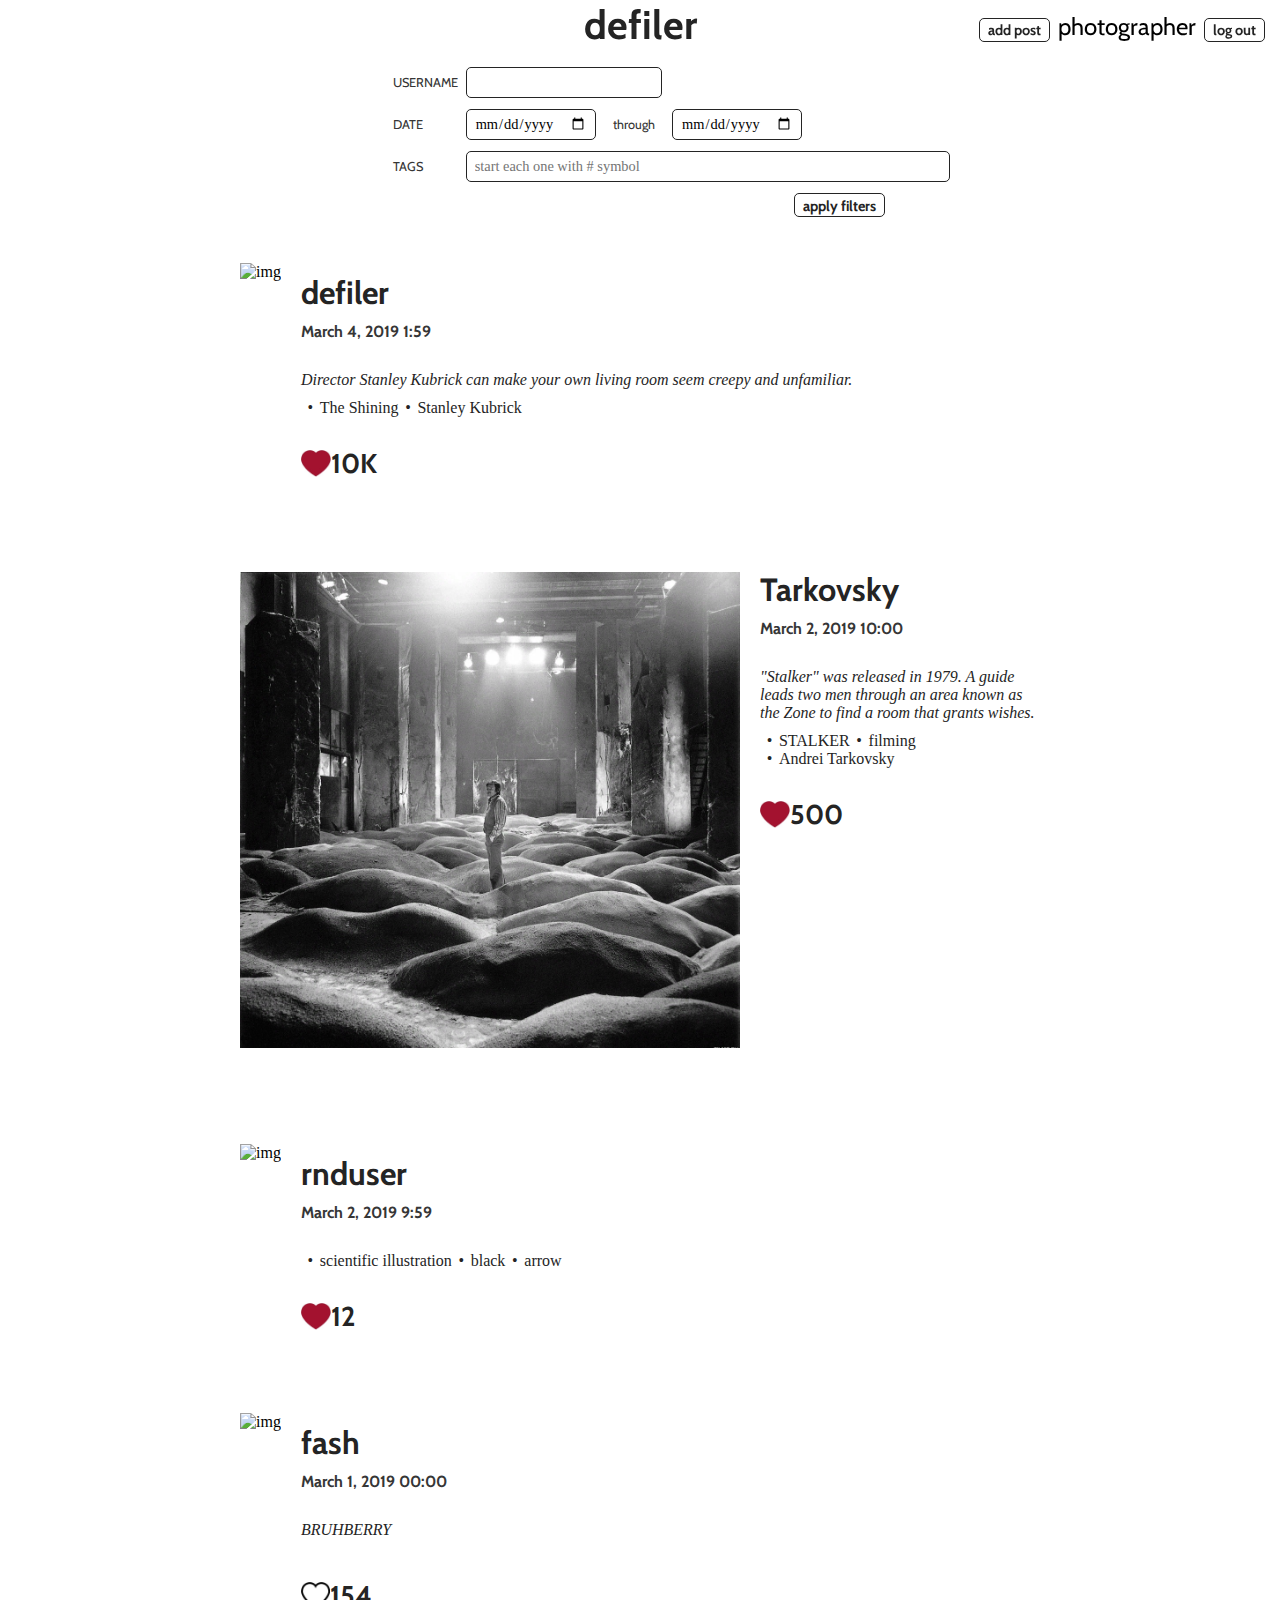
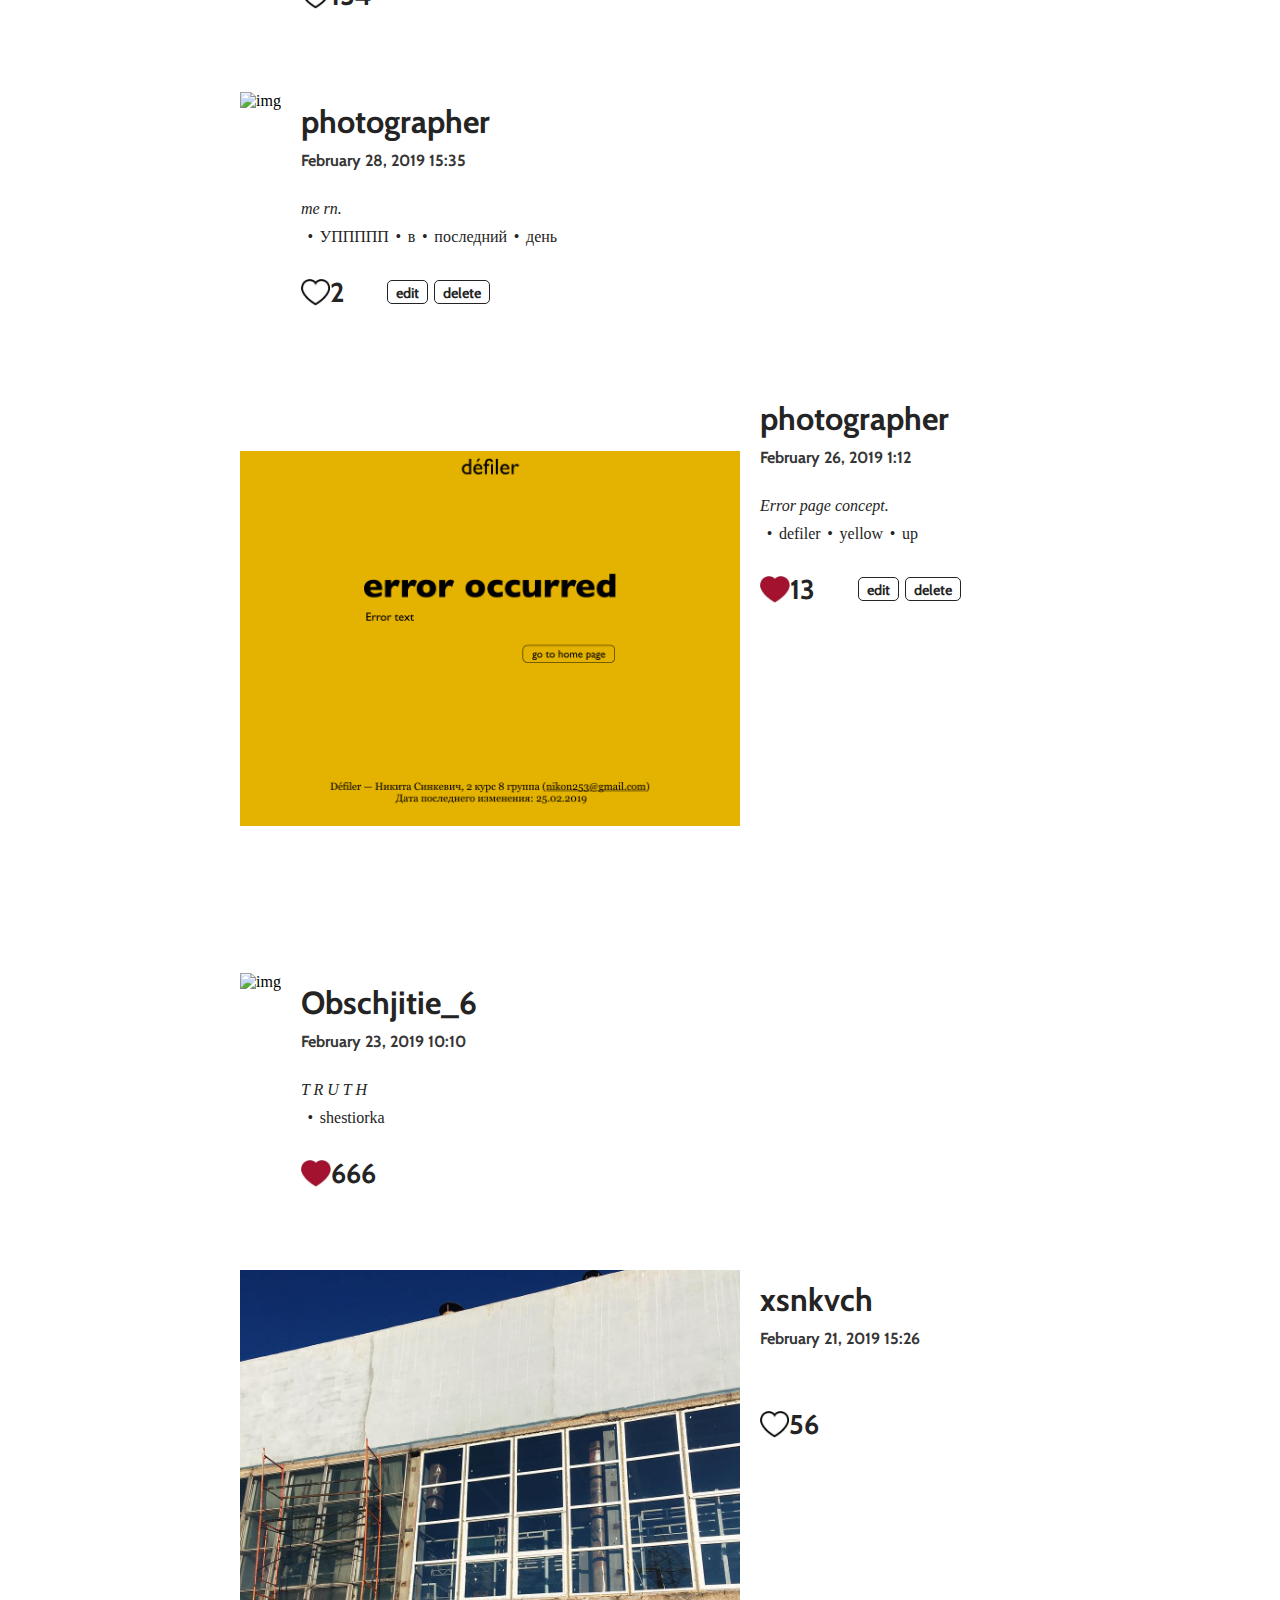
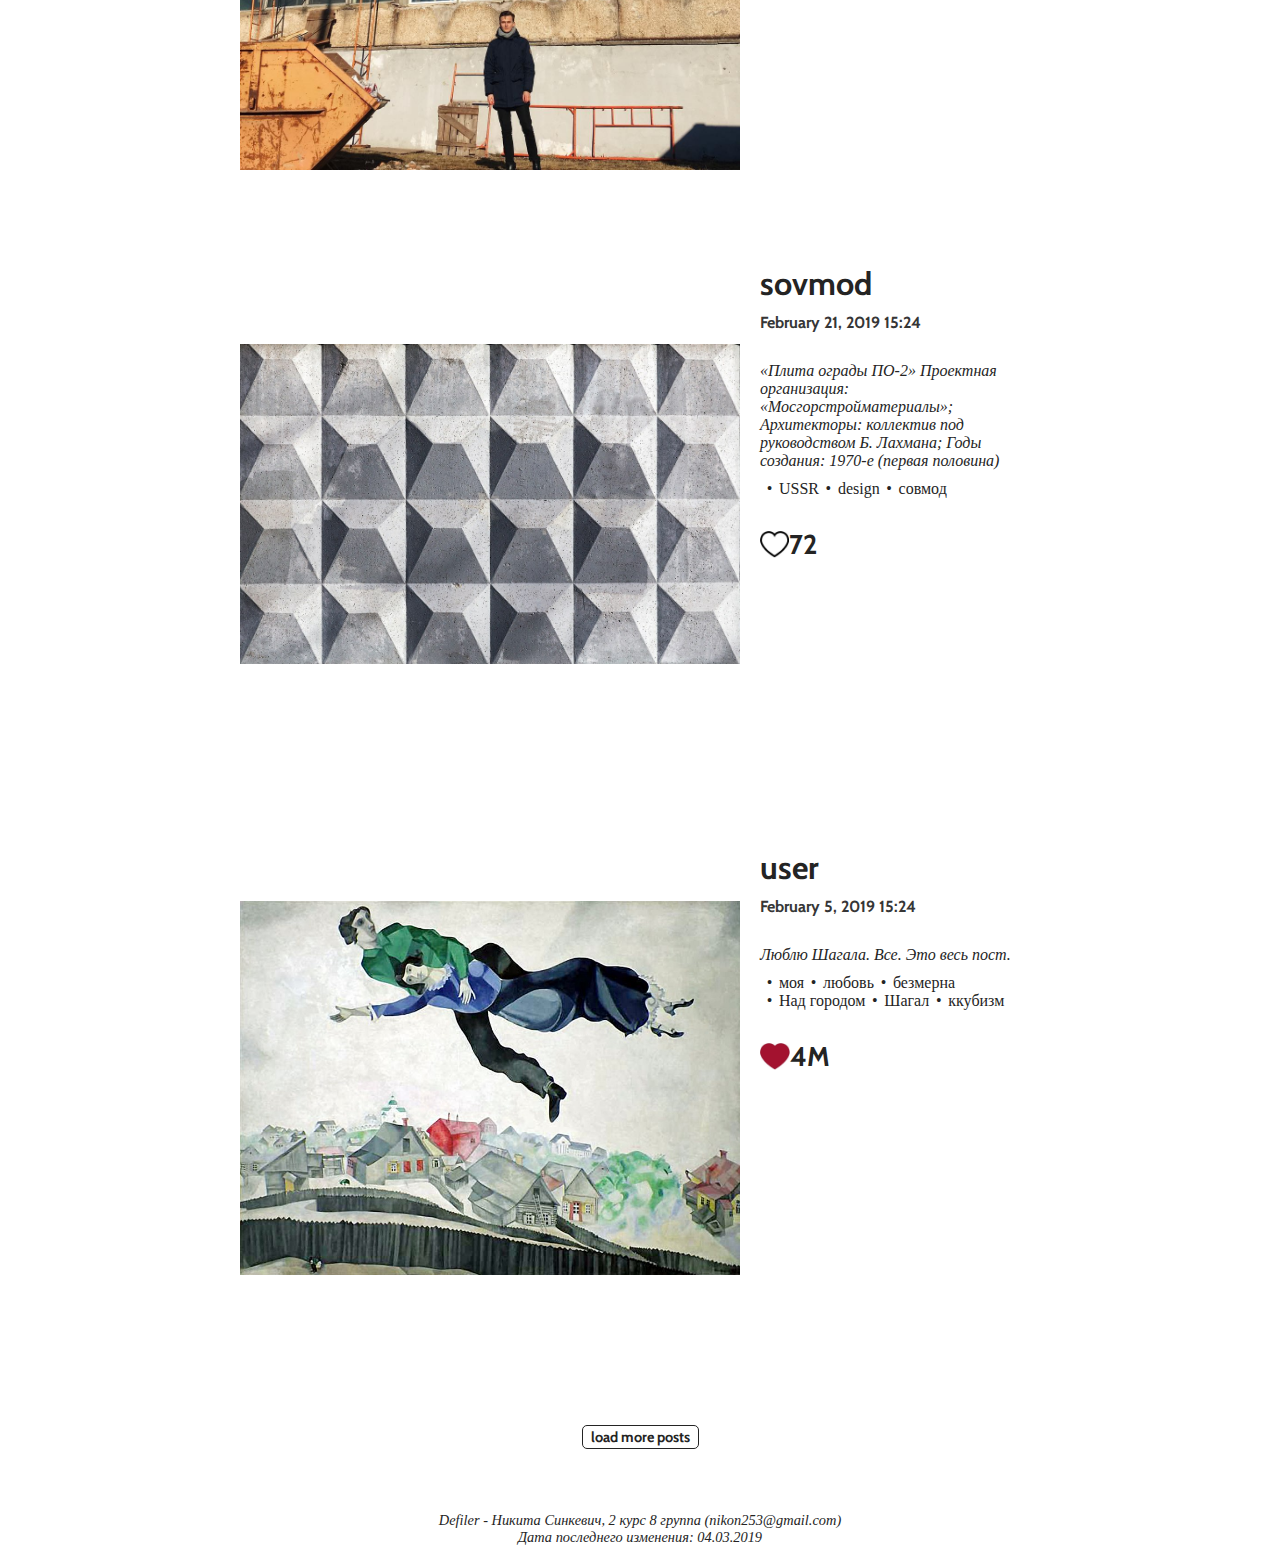
==== UI/index.html @ 619f57c7 "main page in html and css" ====
<!DOCTYPE HTML>
<html lang ="en">
    <head>
		<meta charset="utf-8">
		<title>defiler</title>

		<link href="https://fonts.googleapis.com/css?family=Cabin:400,500,700" rel="stylesheet">
		<link rel="stylesheet" href="styles.css">
	</head>
    <body>

	    <header>  
            <div class="title"><a href="index.html">defiler</a></div> 
			<div class="menu">
				<button>add post</button>
				photographer
				<button>log out</button>
			</div>
		</header>

        <div class="filters">
            <div class="filter">
                <div class="filter_description">USERNAME</div>
                <input type="text" name="user">
            </div>
            <div class="filter">
                <div class="filter_description">DATE</div>
                <input type="date" name="date_interval_start">
                <div class="filter_description" style="text-align: center;">through</div>
                <input type="date" name="date_interval_end">
            </div>
            <div class="filter">
                    <div class="filter_description">TAGS</div>
                    <div style="width: 400px;">
                    <input type="text" name="date_interval_start" placeholder="start each one with # symbol" size=56>
                    </div>
            </div>
            <div class="filter" style="justify-content: flex-end;"><button>apply filters</button></div>    
        </div>




		<div class="post">
				<div class="post_img"><img alt="img" src="images/img1.jpg"></div>
				<div class="post_data">
					<div class="post_auth">defiler</div>
					<div class="post_date">March 4, 2019 1:59</div>
					<div class="post_description">Director Stanley Kubrick can make your own living room seem creepy and unfamiliar.</div>
					<div class="tags">
						<div class="tag">The Shining</div>
						<div class="tag">Stanley Kubrick</div>
                    </div>
                    <div class="post_menu">
                        <img style="height: 1.7em; object-fit: contain;" src="images/liked.PNG">
                        <div class="likes">10K</div>
                    </div>
				</div>	
			</div>

		<div class="post">
				<div class="post_img"><img alt="Tarkovsky" src="images/img2.jpg"></div>
				<div class="post_data">
					<div class="post_auth">Tarkovsky</div>
					<div class="post_date">March 2, 2019 10:00</div>
					<div class="post_description">"Stalker" was released in 1979. A guide leads two men through an area known as the Zone to find a room that grants wishes.</div>
					<div class="tags">
						<div class="tag">STALKER</div> 
						<div class="tag">filming</div>
						<div class="tag">Andrei Tarkovsky</div>
                    </div>
                    <div class="post_menu">
                        <img style="height: 1.7em; object-fit: contain;" src="images/liked.PNG">
                        <div class="likes">500</div>
                    </div>
				</div>	
			</div>

			<div class="post">
				<div class="post_img"><img alt="img" src="images/img3.jpg"></div>
				<div class="post_data">
					<div class="post_auth">rnduser</div>
					<div class="post_date">March 2, 2019 9:59</div>
					<div class="post_description"></div>
					<div class="tags">
						<div class="tag">scientific illustration</div> 
						<div class="tag">black</div>
						<div class="tag">arrow</div>
                    </div>
                    <div class="post_menu">
                        <img style="height: 1.7em; object-fit: contain;" src="images/liked.PNG">
                        <div class="likes">12</div>
                    </div>
				</div>	
			</div>

			<div class="post">
				<div class="post_img"><img alt="img" src="images/img4.jpg"></div>
				<div class="post_data">
					<div class="post_auth">fash</div>
					<div class="post_date">March 1, 2019 00:00</div>
					<div class="post_description">BRUHBERRY</div>
					<div class="tags">
                    </div>
                    <div class="post_menu">
                        <img style="height: 1.7em; object-fit: contain;" src="images/not_liked.PNG">
                        <div class="likes">154</div>
                    </div>
				</div>	
			</div>


			<div class="post">
					<div class="post_img"><img alt="img" src="images/img5.jpg"></div>
					<div class="post_data">
						<div class="post_auth">photographer</div>
						<div class="post_date">February 28, 2019 15:35</div>
						<div class="post_description">me rn.</div>
						<div class="tags">
							<div class="tag">УППППП</div> 
							<div class="tag">в</div>
							<div class="tag">последний</div>
							<div class="tag">день</div>
						</div>
						<div class="post_menu">
								<img style="height: 1.7em; object-fit: contain;" src="images/not_liked.PNG" >
								<div class="likes">2</div>
								<button>edit</button>
								<button>delete</button>
							</div>
					</div>	
				</div>	

		<div class="post">
				<div class="post_img"><img alt="img" src="images/img6.PNG"></div>
				<div class="post_data">
					<div class="post_auth">photographer</div>
					<div class="post_date">February 26, 2019 1:12</div>
					<div class="post_description">Error page concept.</div>
					<div class="tags">
						<div class="tag">defiler</div> 
						<div class="tag">yellow</div>
						<div class="tag">up</div>
					</div>
					<div class="post_menu">
							<img style="height: 1.7em; object-fit: contain;" src="images/liked.PNG" >
							<div class="likes">13</div>
							<button>edit</button>
							<button>delete</button>
						</div>
				</div>	
			</div>

			<div class="post">
					<div class="post_img"><img alt="img" src="images/img7.jpg"></div>
					<div class="post_data">
						<div class="post_auth">Obschjitie_6</div>
						<div class="post_date">February 23, 2019 10:10</div>
						<div class="post_description">T R U T H</div>
						<div class="tags">
							<div class="tag">shestiorka</div>
						</div>
						<div class="post_menu">
								<img style="height: 1.7em; object-fit: contain;" src="images/liked.PNG" >
								<div class="likes">666</div>
							</div>
					</div>	
				</div>

			<div class="post">
					<div class="post_img"><img alt="img" src="images/img8.jpg"></div>
					<div class="post_data">
						<div class="post_auth">xsnkvch</div>
						<div class="post_date">February 21, 2019 15:26</div>
						<div class="post_description"></div>
						<div class="tags">
						</div>
						<div class="post_menu">
							<img style="height: 1.7em; object-fit: contain;" src="images/not_liked.PNG">
							<div class="likes">56</div>
						</div>
					</div>	
				</div>
	
				<div class="post">
						<div class="post_img"><img alt="img" src="images/img9.jpg"></div>
						<div class="post_data">
							<div class="post_auth">sovmod</div>
							<div class="post_date">February 21, 2019 15:24</div>
							<div class="post_description">«Плита ограды ПО‑2»
									Проектная организация: «Мосгорстройматериалы»; 
									Архитекторы: коллектив под руководством Б. Лахмана; 
									Годы создания: 1970-е (первая половина)</div>
							<div class="tags">
								<div class="tag">USSR</div>
								<div class="tag">design</div>
								<div class="tag">совмод</div>								
							</div>
							<div class="post_menu">
								<img style="height: 1.7em; object-fit: contain;" src="images/not_liked.PNG">
								<div class="likes">72</div>
							</div>
						</div>	
					</div>
	
					<div class="post">
							<div class="post_img"><img alt="img" src="images/img10.jpg"></div>
							<div class="post_data">
								<div class="post_auth">user</div>
								<div class="post_date">February 5, 2019 15:24</div>
								<div class="post_description">Люблю Шагала. Все. Это весь пост.</div>
								<div class="tags">
									<div class="tag">моя</div>
									<div class="tag">любовь</div>
									<div class="tag">безмерна</div>	
									<div class="tag">Над городом</div>
									<div class="tag">Шагал</div>	
									<div class="tag">ккубизм</div>						
								</div>
								<div class="post_menu">
									<img style="height: 1.7em; object-fit: contain;" src="images/liked.PNG">
									<div class="likes">4M</div>
								</div>
							</div>	
						</div>


		<div class="load_more">
            <div><button>load more posts</button></div>
        </div>

		<footer style="text-align: center; font-family: Georgia, serif; font: 1em;">
            Defiler - Никита Синкевич, 2 курс 8 группа (nikon253@gmail.com)<br>
            Дата последнего изменения: 04.03.2019
		</footer>
	</body>
</html>
---- UI/styles.css ----
button{
	height: 1.5rem;
	border: solid 1px rgb(36, 36, 36);
	margin: 3px;
	background-color: rgba(255, 255, 255, 0);
	border-radius: 5px;
	padding: 0.15rem 0.5rem 0.15rem 0.5rem;
	color: rgb(36, 36, 36);
	font-family: 'Cabin', sans-serif;
	font-weight: 700;
	font-size: 0.9rem;
}

input{
	height: 1.5rem;
	border: solid 1px rgb(36, 36, 36);
	margin: 3px;
	background-color: rgba(255, 255, 255, 0);
	border-radius: 5px;
	padding: 0.15rem 0.5rem 0.15rem 0.5rem;
	font-family: Georgia, serif;
	font-size: 0.9rem;
}

header{
	position: fixed;
	display: flex;
	justify-content: flex-end;
	float: left;
	top: 0px;
	left: 0px;
	width: 100%;
	background: rgba(255, 255, 255, 0.80);
	height: 3.5em;
}

header .title{
	font-family: 'Cabin', sans-serif;
	font-weight: 700;
	font-size: 2.5em;
	position: absolute;
	width: 100%;
	text-align: center;
	z-index: 1;
}

header .title a{
	text-decoration: none;
	color: rgb(36, 36, 36)
}

@media screen and (min-width: 700px){
	header .title{
		text-align: center; 
	}
}

@media screen and (min-width: 380px) and (max-width: 700px){
	header .title{
		text-align: left;
		margin-left: 0.5em;
	}
}

@media screen and (max-width: 380px){
	header .title{
		display: none;
	}
}

header .menu{
	font-family: 'Cabin', sans-serif;
	font-weight: 400;
	margin: 0.5em;
	font-size: 1.5em;
	text-align: right;
	z-index: 2;
}

@media screen and (min-width: 520px){
.filters{
	padding-top: 40pt;
	margin: auto;
	margin-bottom: -30pt;
	width: 500px;
	display: flex;
	flex-direction: column;
}

.filter_description{
	width: 70px;
	font-family: 'Cabin', sans-serif;
	color: rgb(54, 54, 54);
	font-size: 0.8em;
}

.filter{
	margin: 2pt;
	width: 495px;
	display: flex;
	flex-direction: row;
	align-items: center;
}
}

@media screen and (max-width: 520px){
	.filters{
		padding-top: 40pt;
		margin: auto;
		margin-bottom: -30pt;
		width: 100%;
		display: flex;
		flex-direction: column;
	}
	
	.filter_description{
		font-family: 'Cabin', sans-serif;
		color: rgb(54, 54, 54);
		font-size: 0.8em;
	}
	
	.filter{
		margin: 2pt;
		display: flex;
		flex-direction: column;
	}
	}
	


.post{
	display: flex;
	margin: auto;
	margin-top: 60pt;
}

@media screen and (min-width: 820px){
	.post{
		flex-direction: row;
		width: 800px;
	}
}
@media screen and (max-width: 820px) and (min-width: 500px){
	.post{
		flex-direction: column;
		align-items: center;
	}
	.post_data{
		width: 500px;
	}
}
@media screen and (max-width: 500px){
	body{
		margin: 0pt;
	}
	.post{
		flex-direction: column;
		align-items: center;
	}
	.post_data{
		width: 100%;
	}
	.post_img img{
		width: 100%;
		height: 100%;
	}
}


.post_img img{
    width: 500px;
	height: 500px;
	margin: 0pt;
	object-fit: contain;
}

.post_data{
	flex-direction: column;
}

.post_auth{
	margin-left: 20px;
	margin-top: 10px;
	color: rgb(36, 36, 36);
	font-family: 'Cabin', sans-serif;
	font-weight: 700;
	font-size: 2em;
}

.post_date{
	margin-left: 20px;
	margin-top: 10px;
	color: rgb(54, 54, 54);
	font-family: 'Cabin', sans-serif;
	font-weight: 700;
	font-size: 1em;
}

.post_description{
	margin-left: 20px;
	margin-top: 30px;
	color: rgb(36, 36, 36);
	font-family: Georgia, serif;
	font-weight: 400;
	font-style: italic;
	font-size: 1em;
}

.tags{
	display: flex;
	flex-direction: row;
	flex-wrap: wrap;
	margin-left: 20px;
	margin-top: 10px;
	color: rgb(36, 36, 36);
	font-family: Georgia, serif;
	font-weight: 400;
	font-size: 1em;
}

.tag::before{
	padding-right: 5pt;
	padding-left: 5pt;
	content: "\2022";
}

.post_menu{
	margin-top: 30px;
	margin-left: 20px;
	display: flex;
	flex-direction: row;  
	align-items: center;
}

.likes{
	margin-right: 30pt; 
	color: rgb(36, 36, 36);
	font-family: 'Cabin', sans-serif;
	font-weight: 800;
	font-size: 1.7em;
}

#not_liked{
	height: 20pt;
	object-fit: contain;
}

#liked{
	height: 20pt;
	object-fit: contain;
}

.load_more{
		display: flex;
		width: 100%;
		justify-content: center;
		margin-top: 60pt;
}

footer {
	margin-top: 60px; 
	text-align: center;
	font-family: Georgia, serif; 
	font-style: italic;
	color: rgb(36, 36, 36);
	font-size: 0.9em;
}
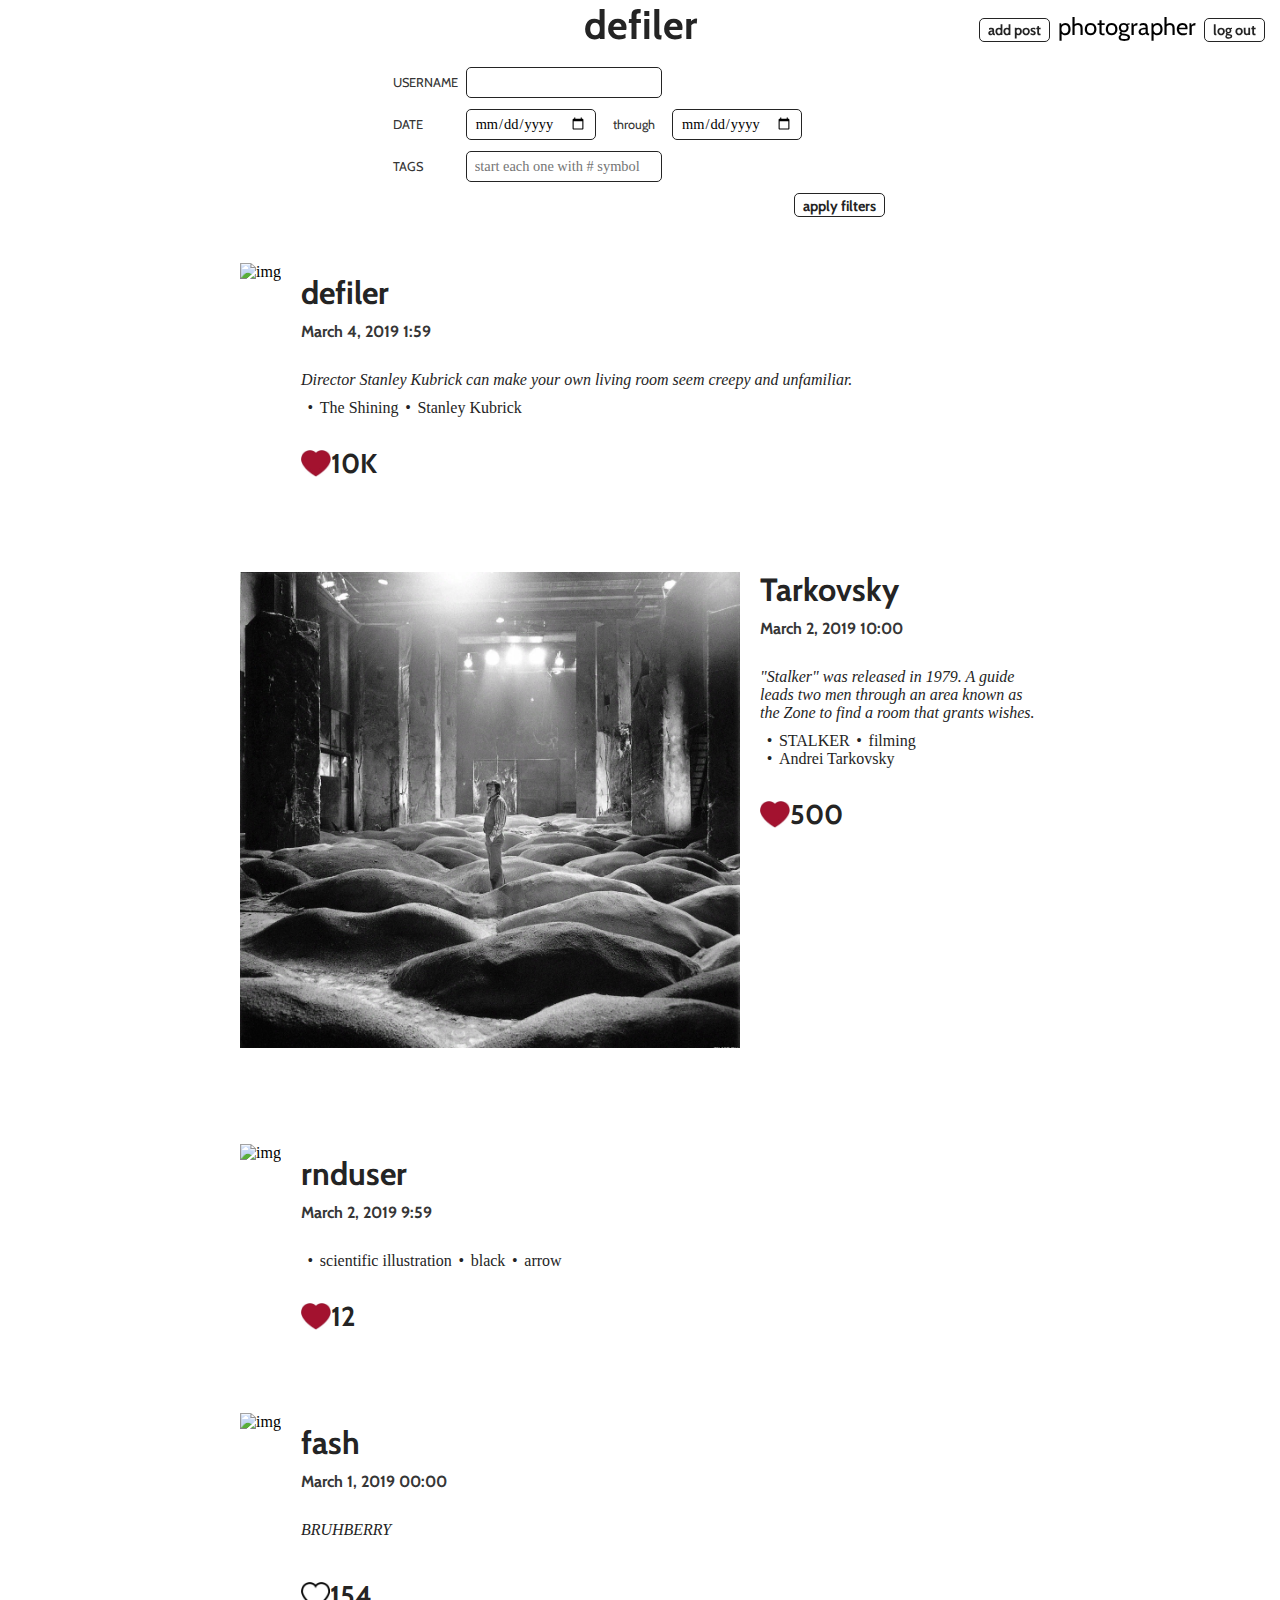
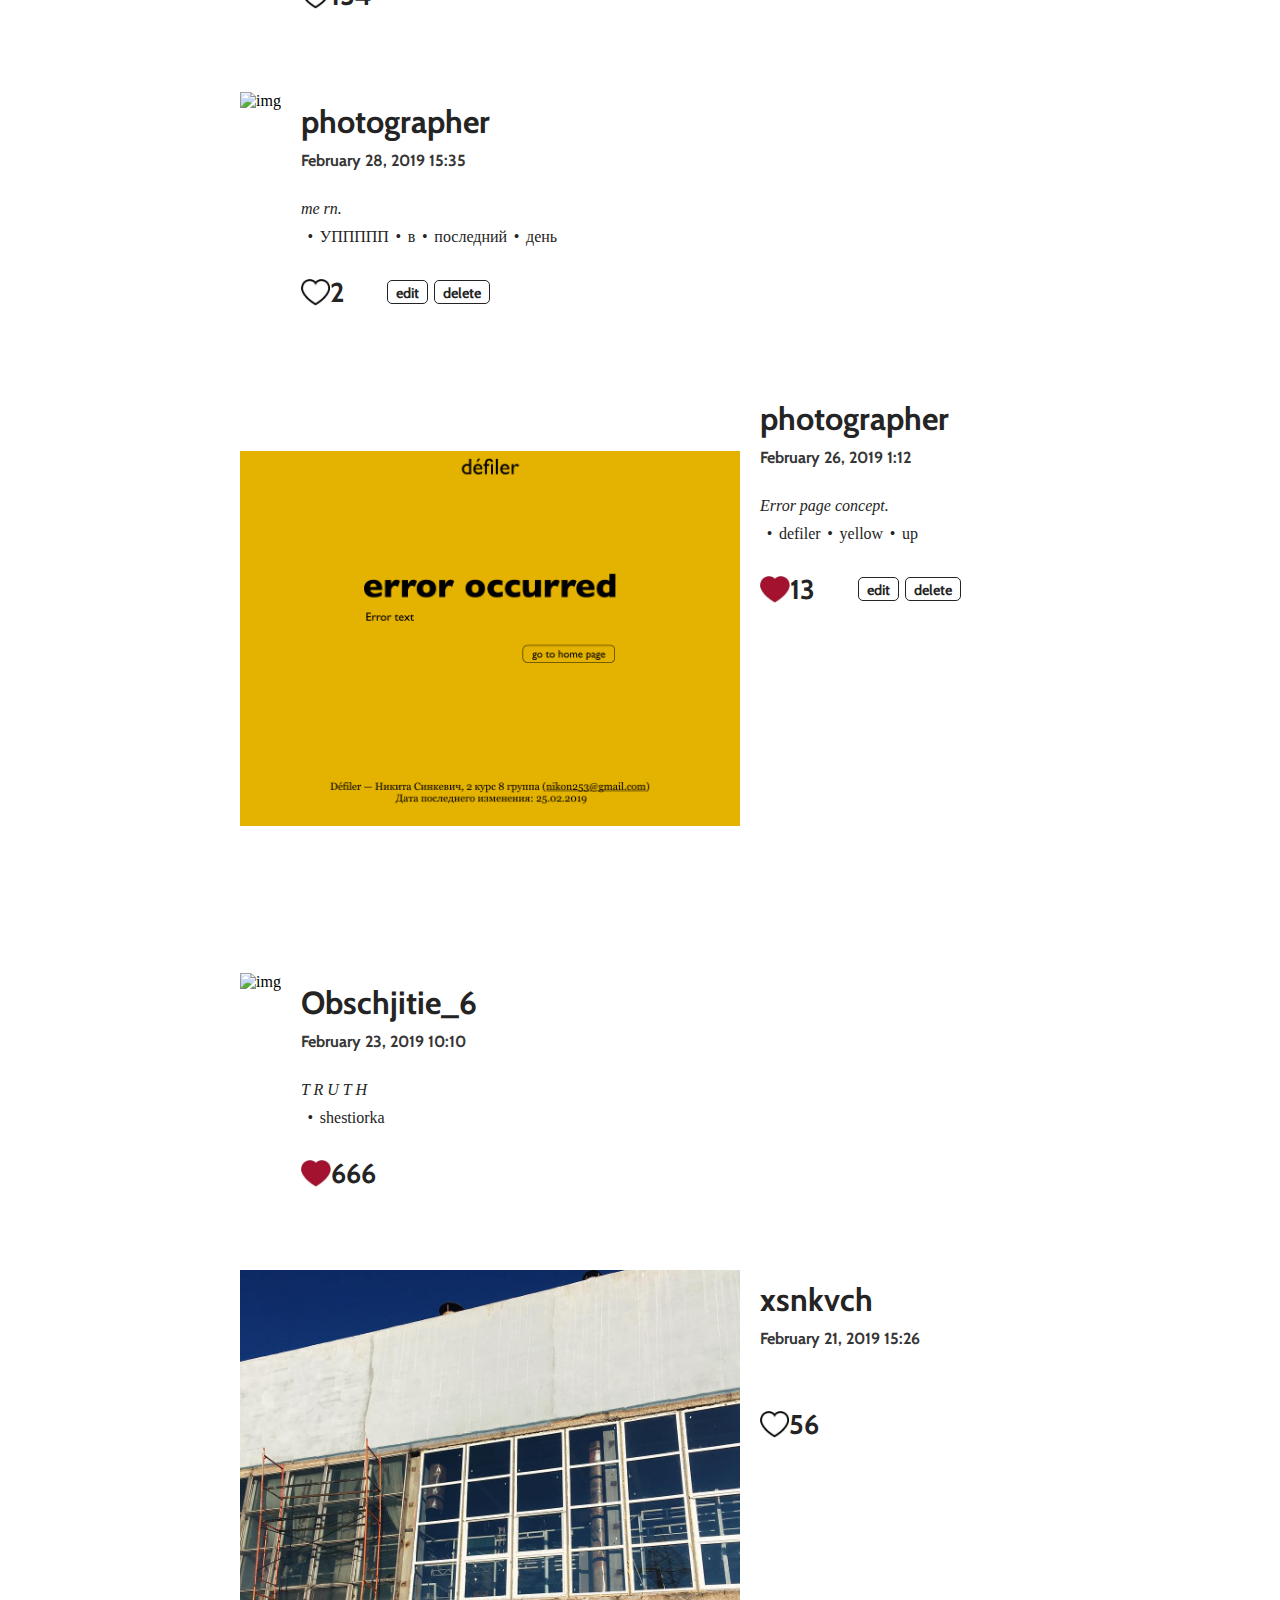
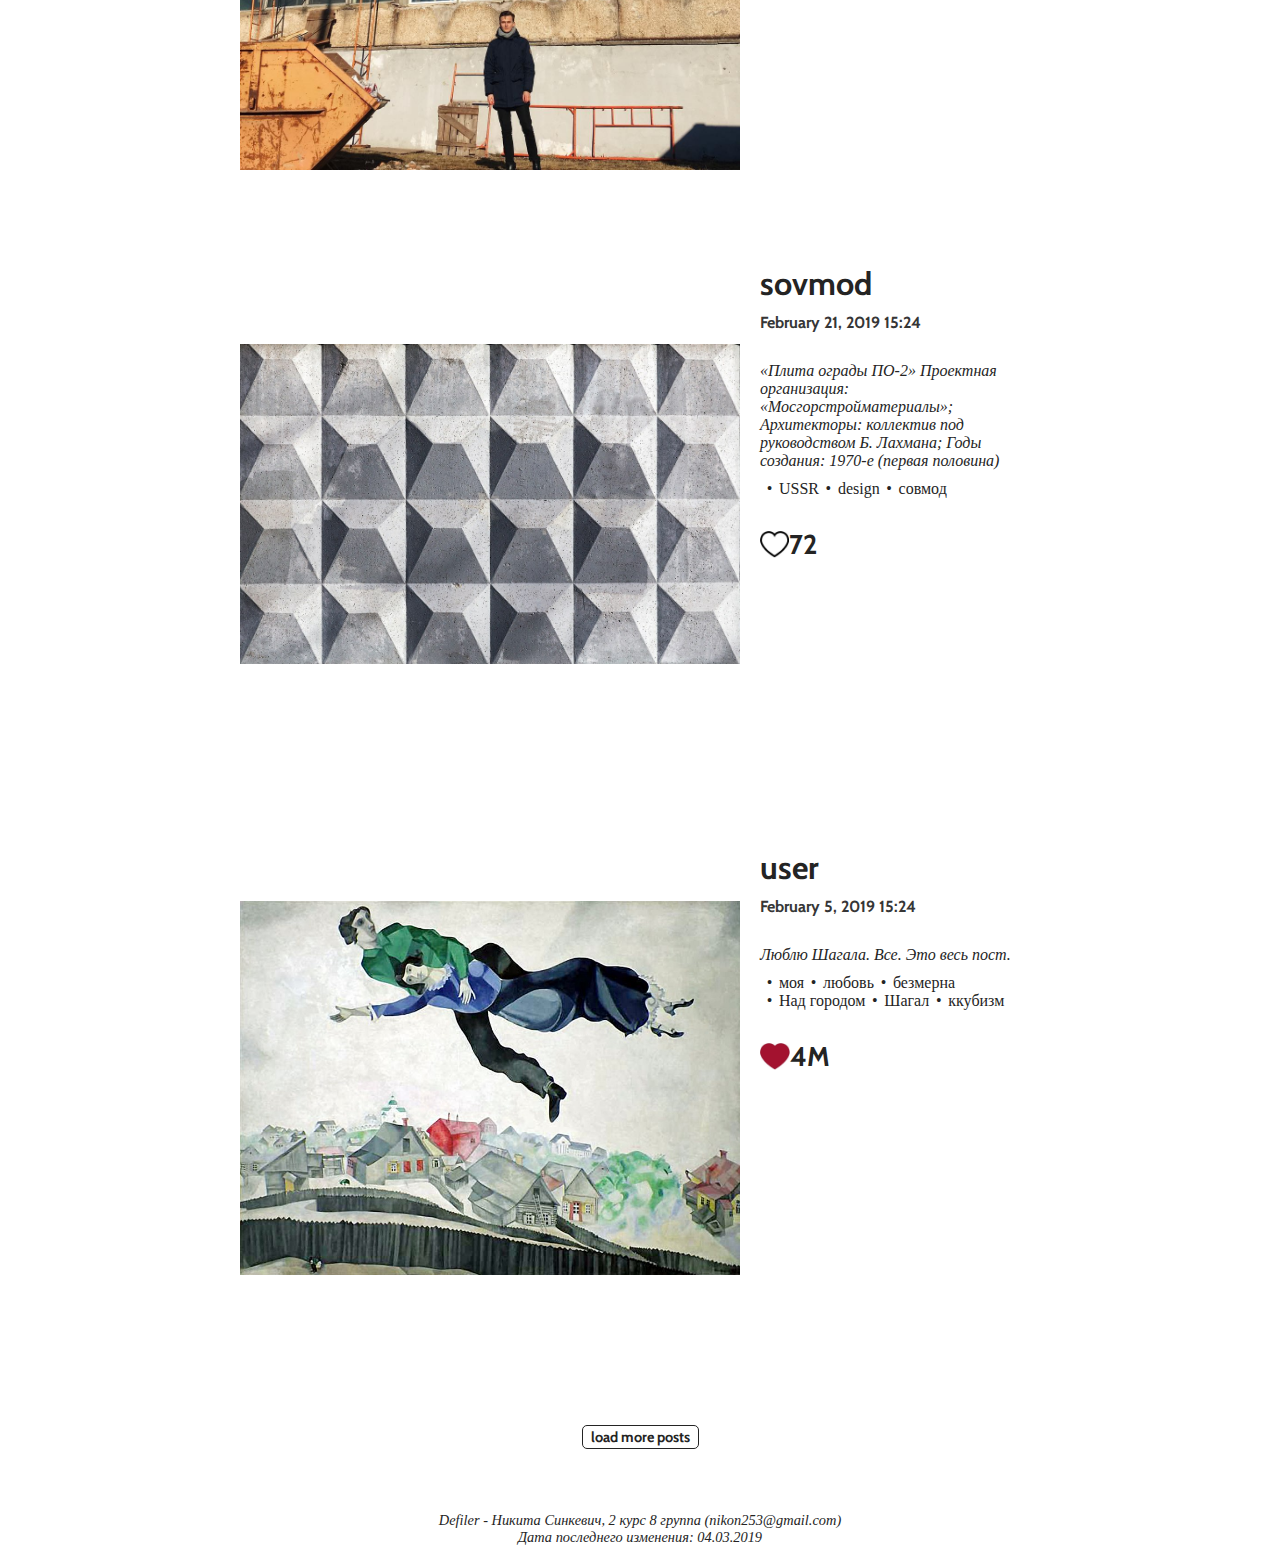
==== commit e99b5a5a: "remove folder" ====
--- a/UI/index.html
+++ b/UI/index.html
@@ -31,9 +31,7 @@
             </div>
             <div class="filter">
                     <div class="filter_description">TAGS</div>
-                    <div style="width: 400px;">
-                    <input type="text" name="date_interval_start" placeholder="start each one with # symbol" size=56>
-                    </div>
+                    <input type="text" name="date_interval_start" placeholder="start each one with # symbol">
             </div>
             <div class="filter" style="justify-content: flex-end;"><button>apply filters</button></div>    
         </div>
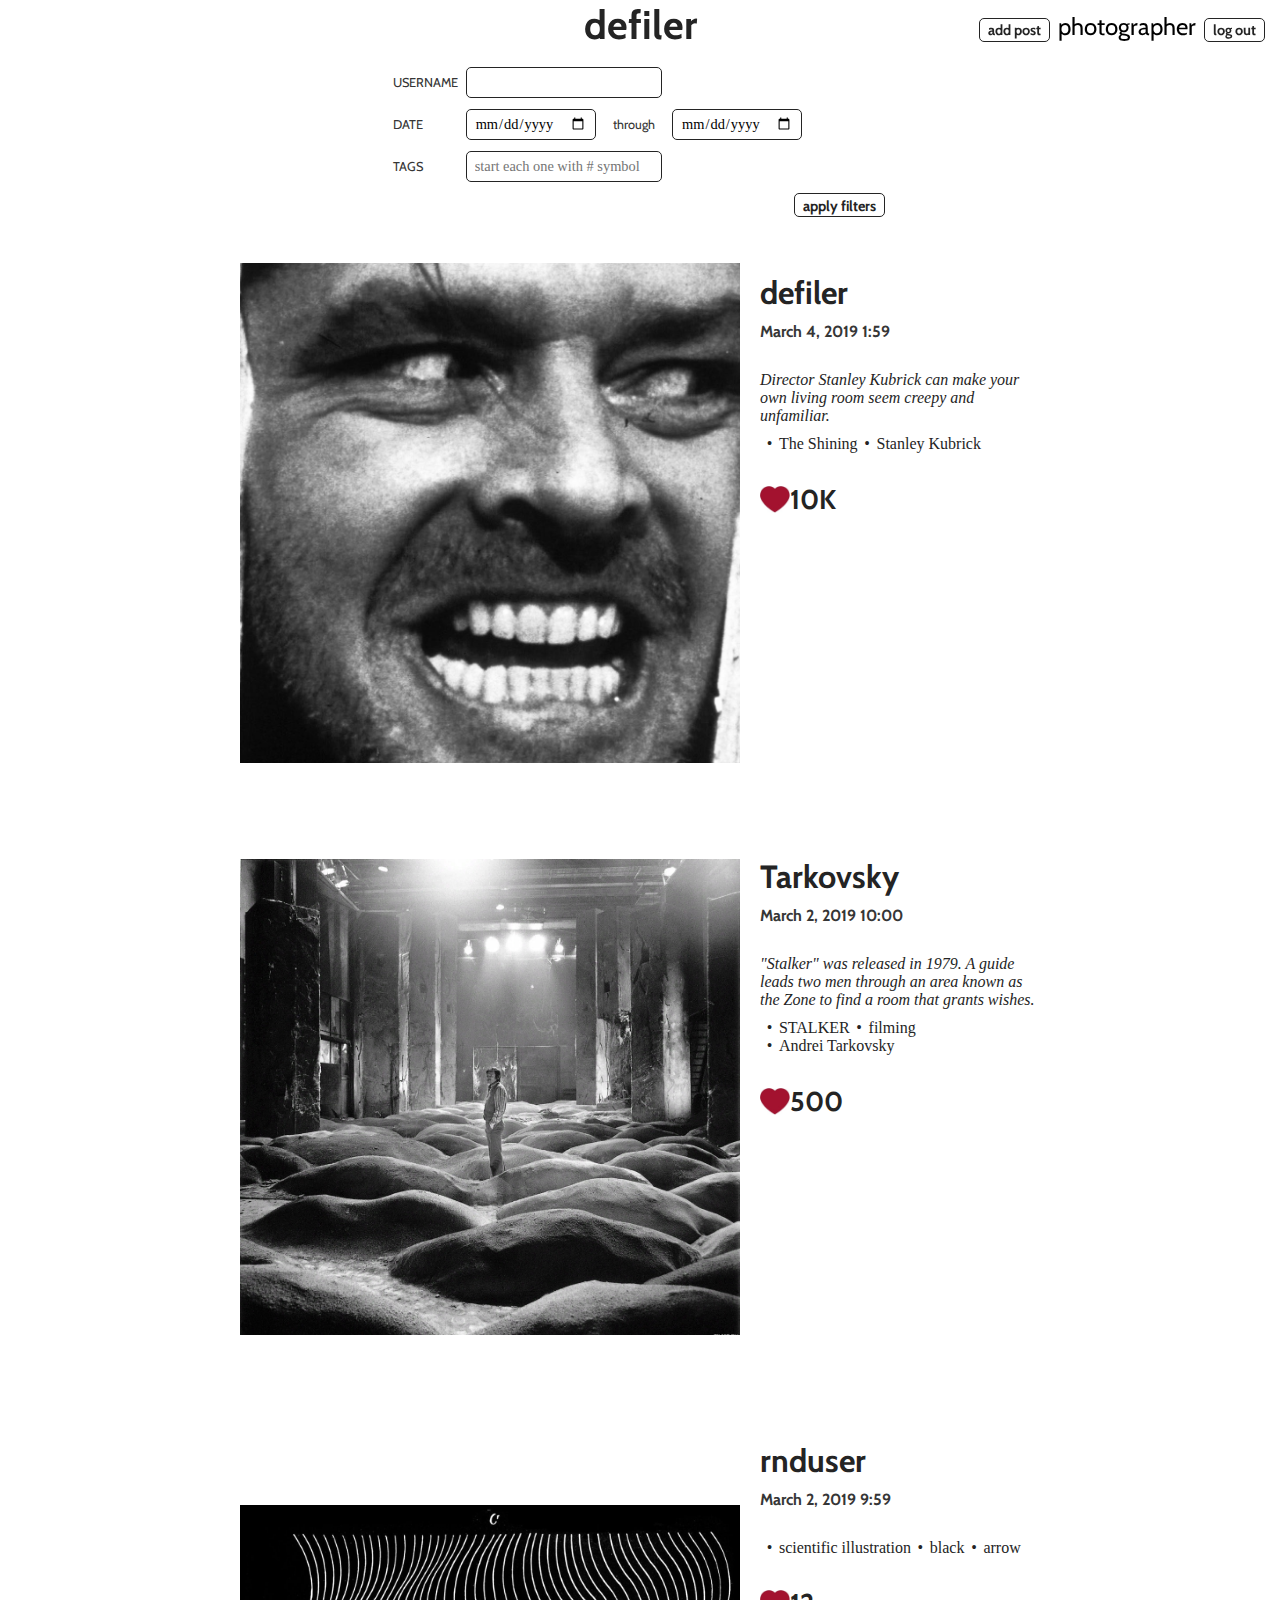
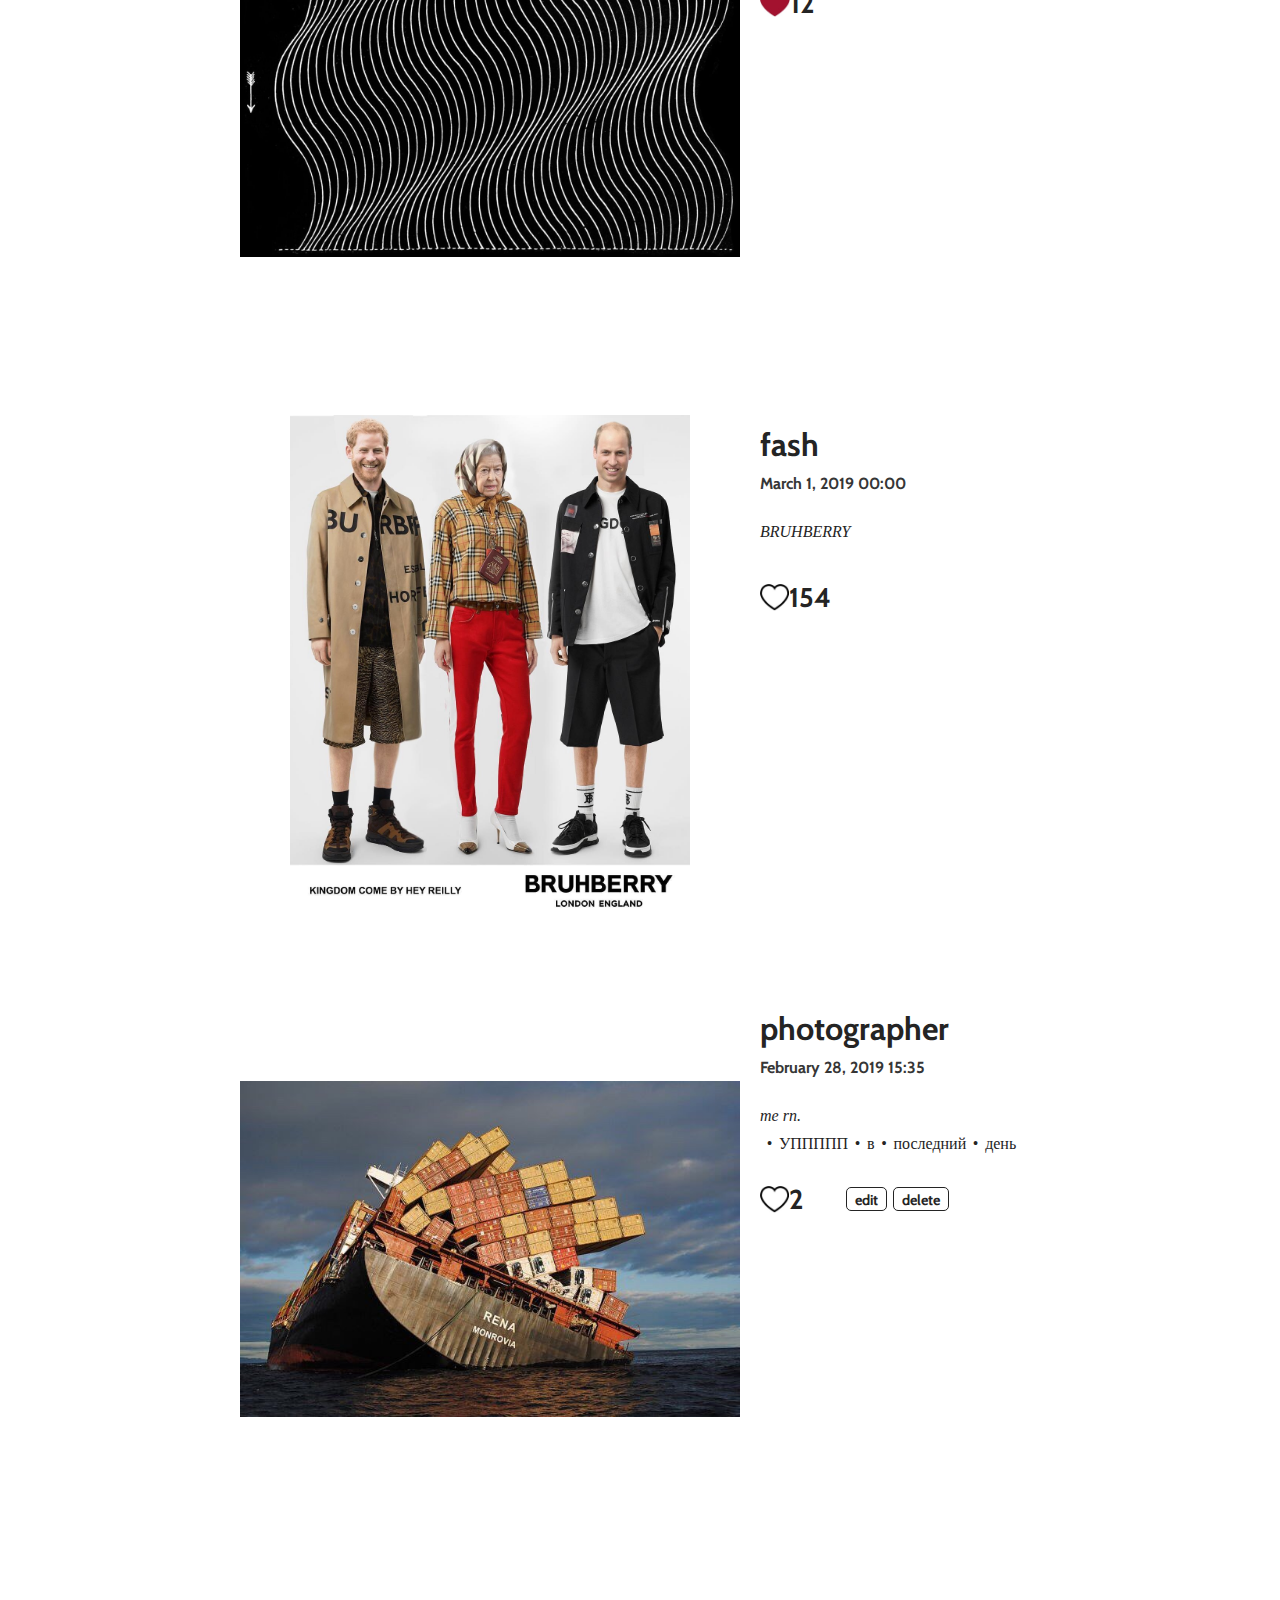
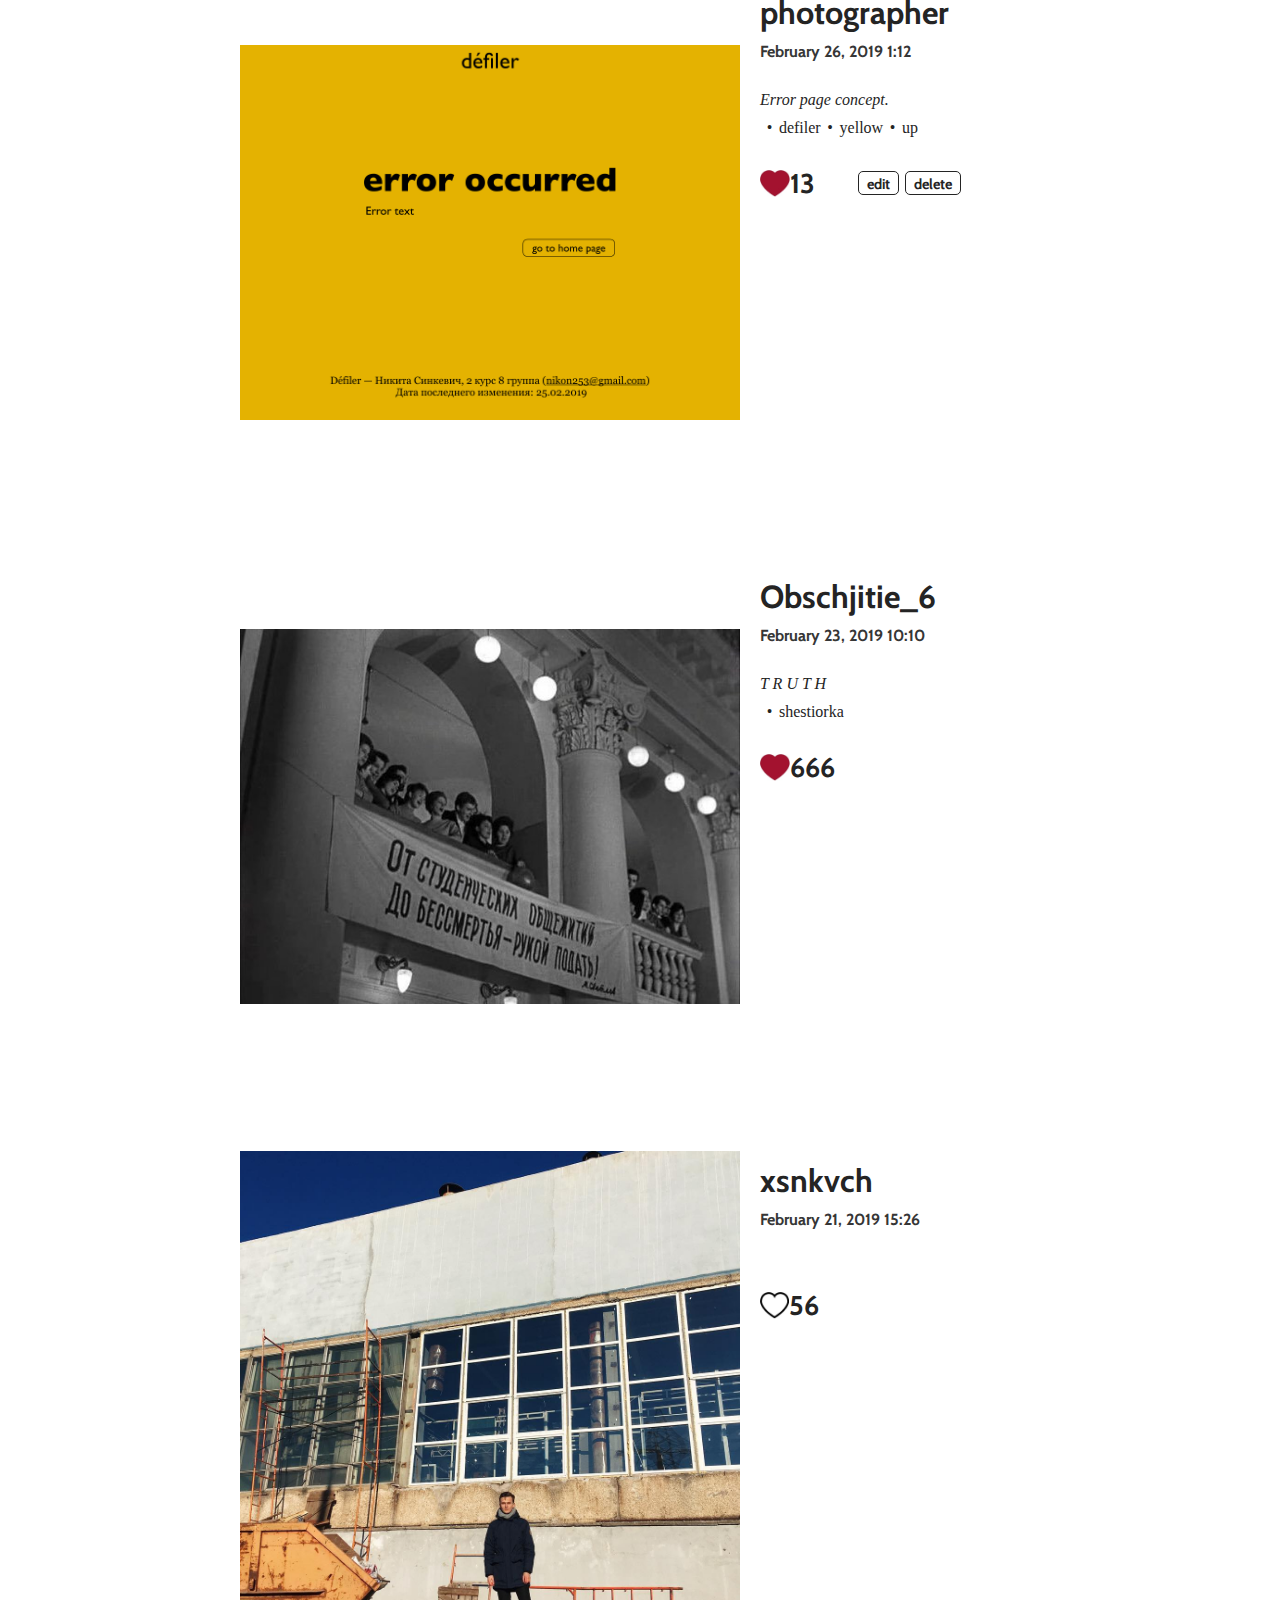
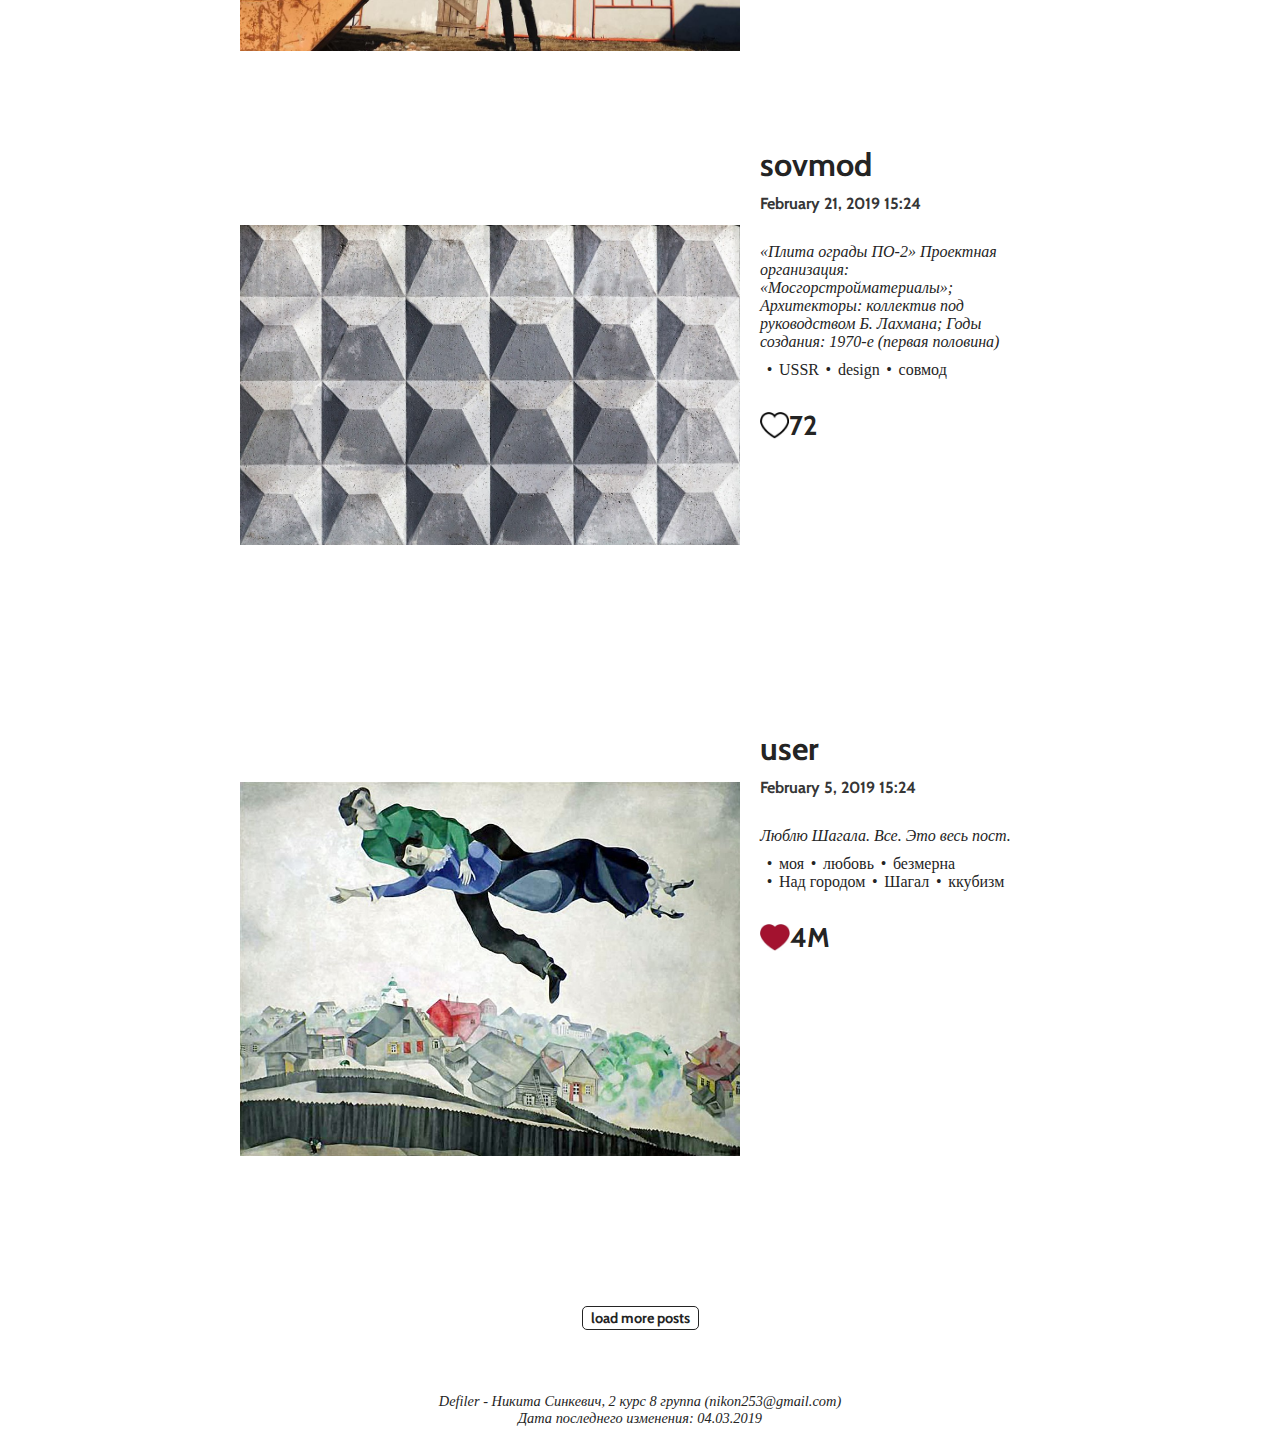
==== commit 8de42227: "JS" ====
--- a/UI/index.html
+++ b/UI/index.html
@@ -3,7 +3,7 @@
     <head>
 		<meta charset="utf-8">
 		<title>defiler</title>
-
+		<meta name="viewport" content="width=device-width, initial-scale=0.8">
 		<link href="https://fonts.googleapis.com/css?family=Cabin:400,500,700" rel="stylesheet">
 		<link rel="stylesheet" href="styles.css">
 	</head>
@@ -17,6 +17,8 @@
 				<button>log out</button>
 			</div>
 		</header>
+
+		<script src="index.js"></script>
 
         <div class="filters">
             <div class="filter">
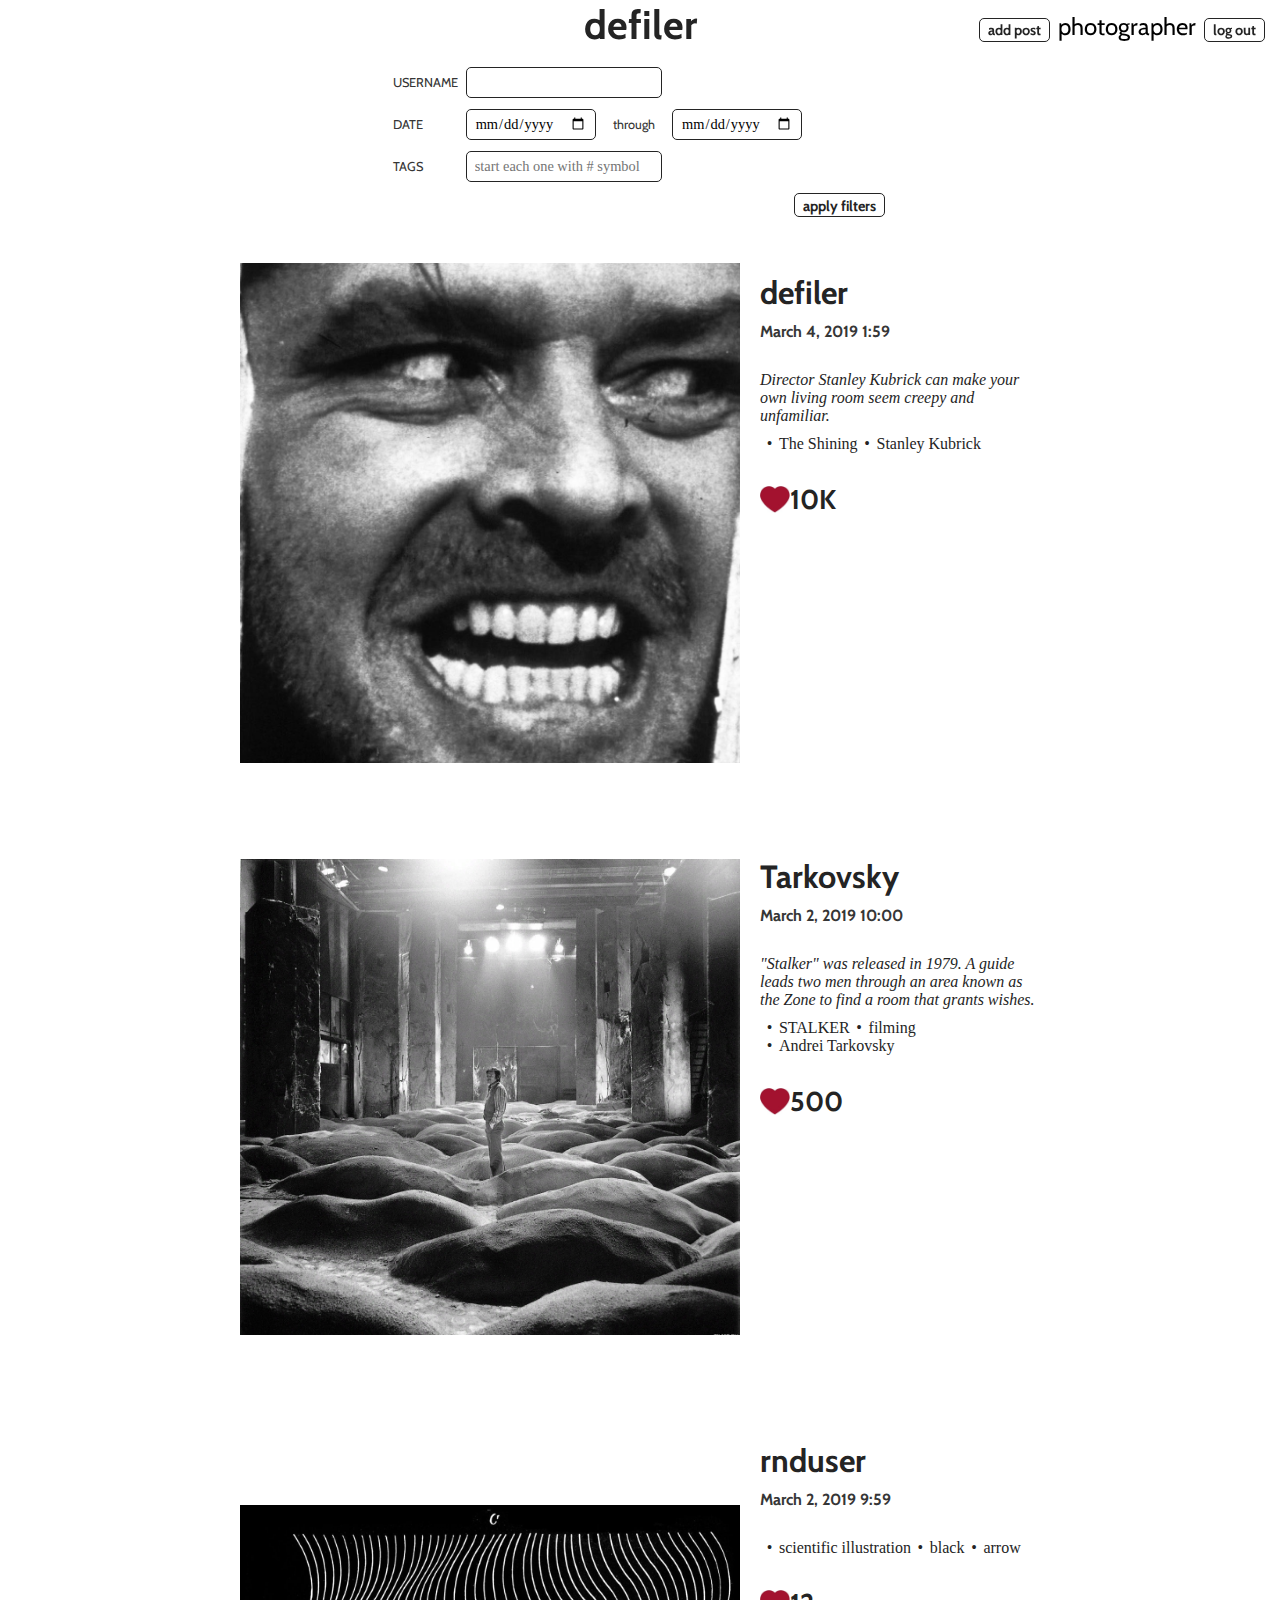
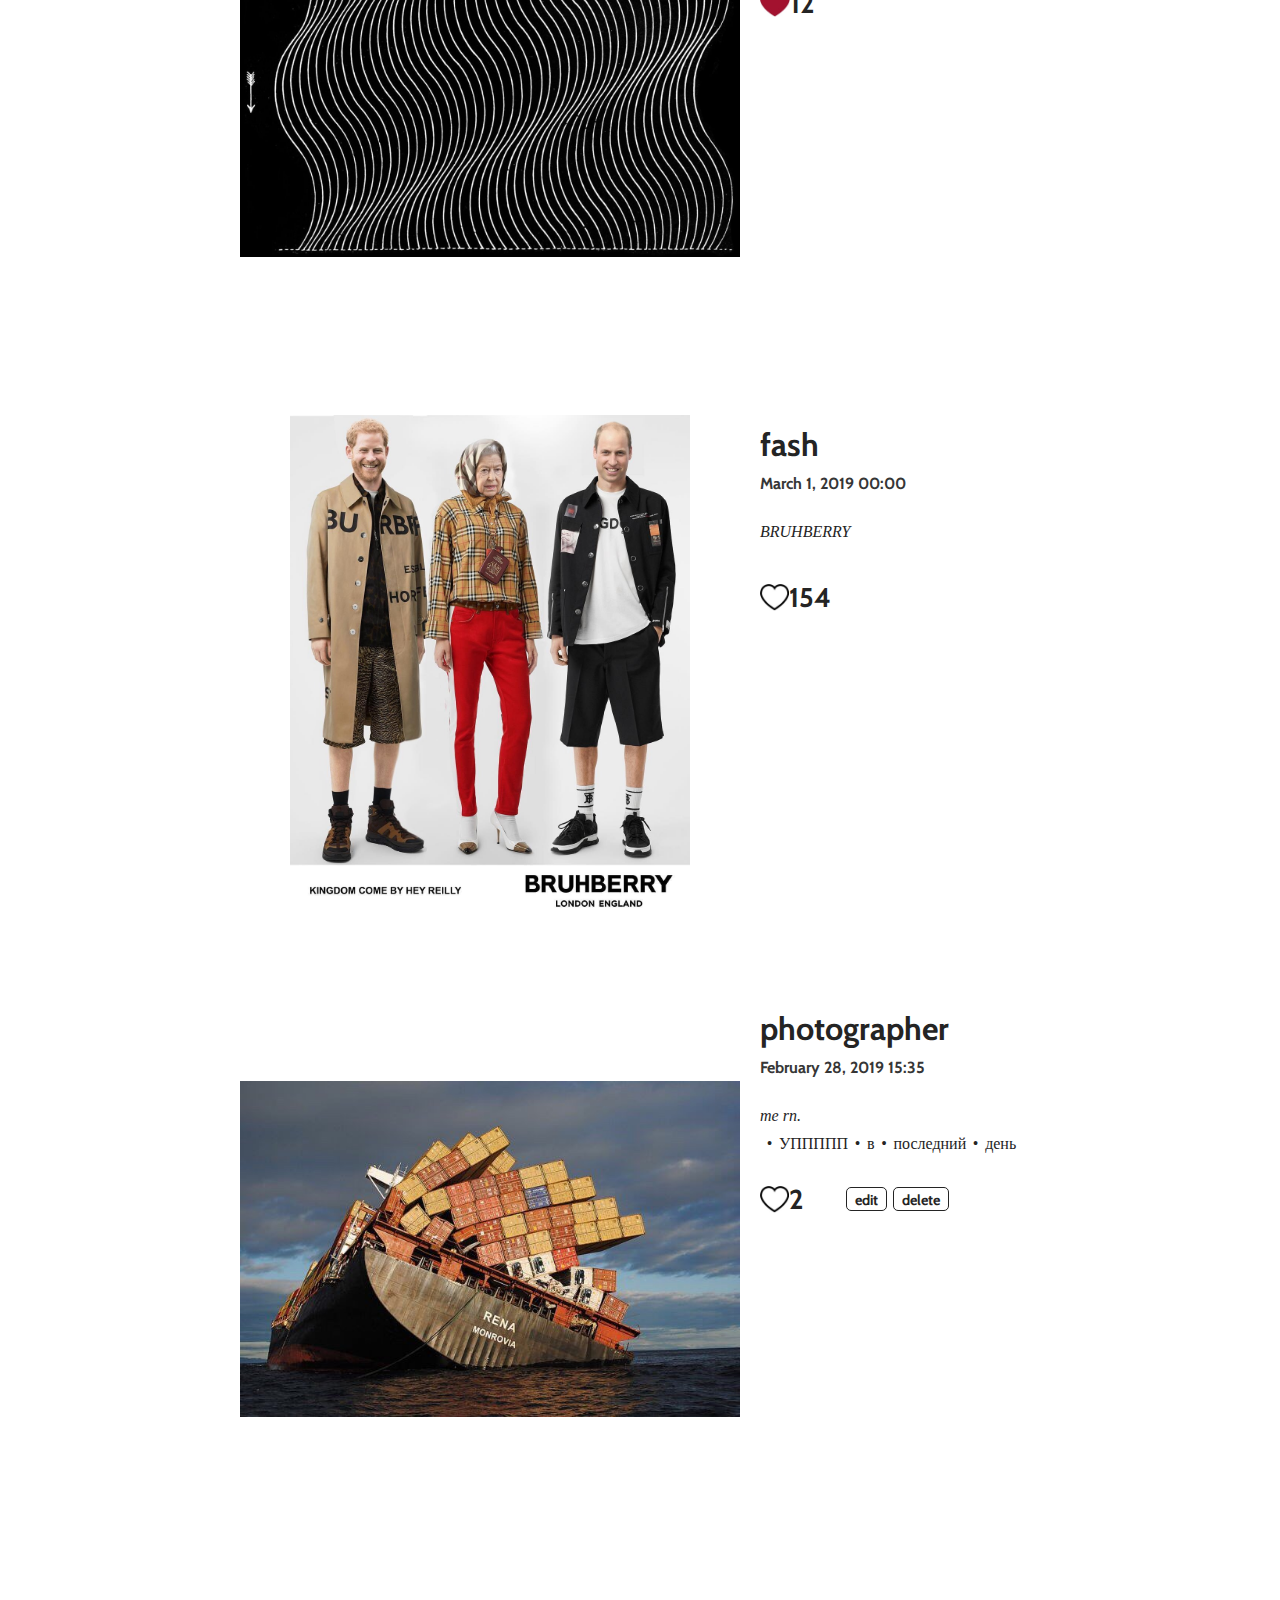
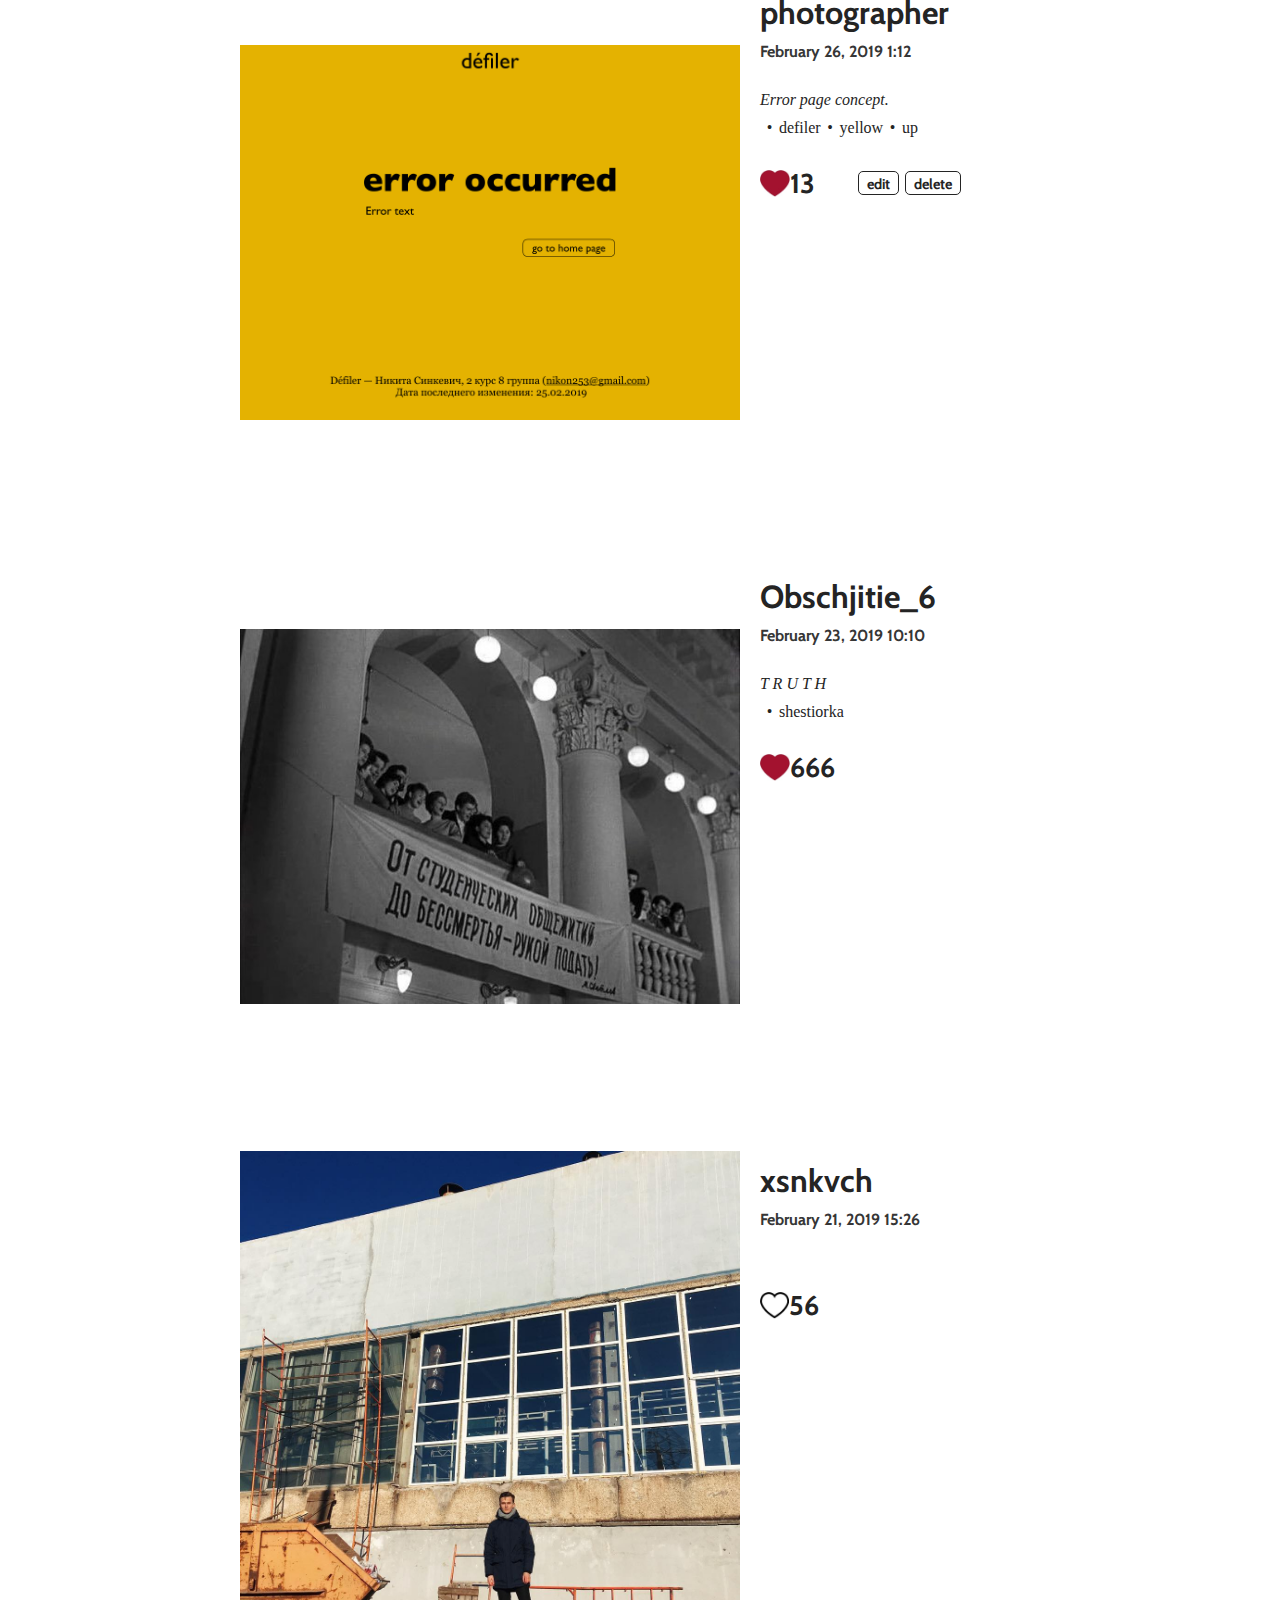
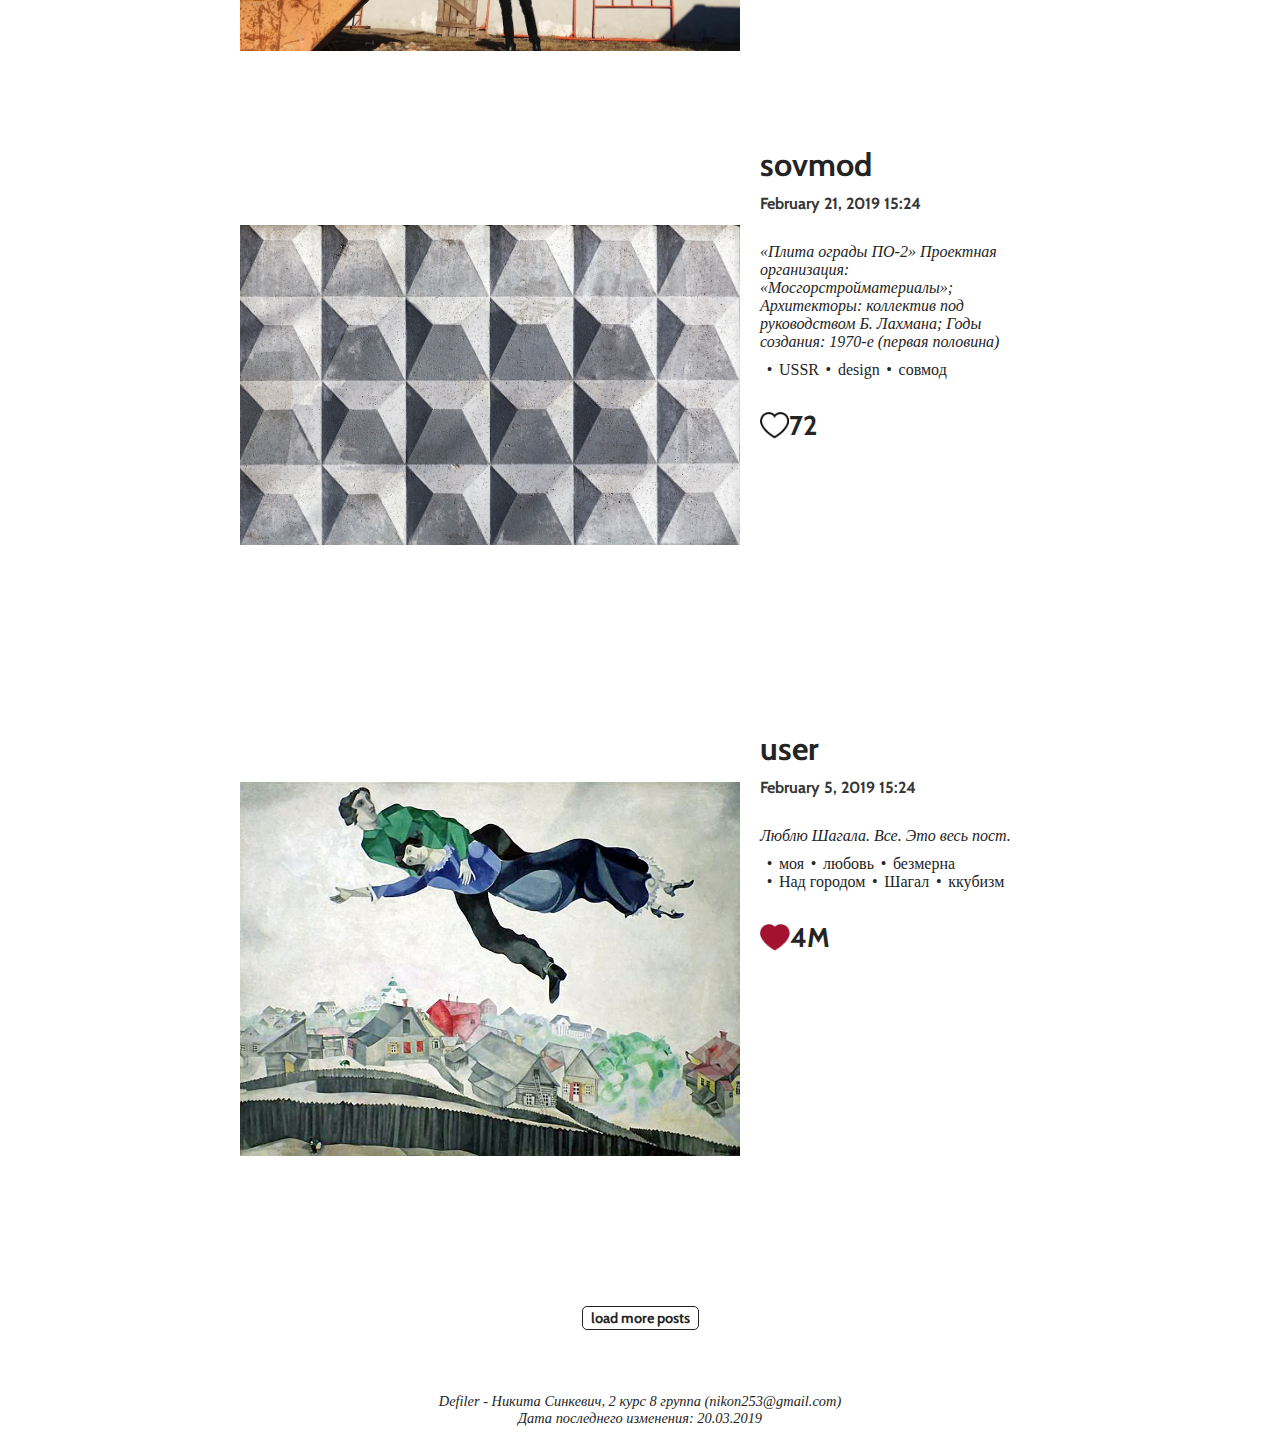
==== commit adc7311d: "small fixes in index.html footer, script.js" ====
--- a/UI/index.html
+++ b/UI/index.html
@@ -18,7 +18,7 @@
 			</div>
 		</header>
 
-		<script src="index.js"></script>
+		<script src="script.js"></script>
 
         <div class="filters">
             <div class="filter">
@@ -231,7 +231,7 @@
 
 		<footer style="text-align: center; font-family: Georgia, serif; font: 1em;">
             Defiler - Никита Синкевич, 2 курс 8 группа (nikon253@gmail.com)<br>
-            Дата последнего изменения: 04.03.2019
+            Дата последнего изменения: 20.03.2019
 		</footer>
 	</body>
 </html>
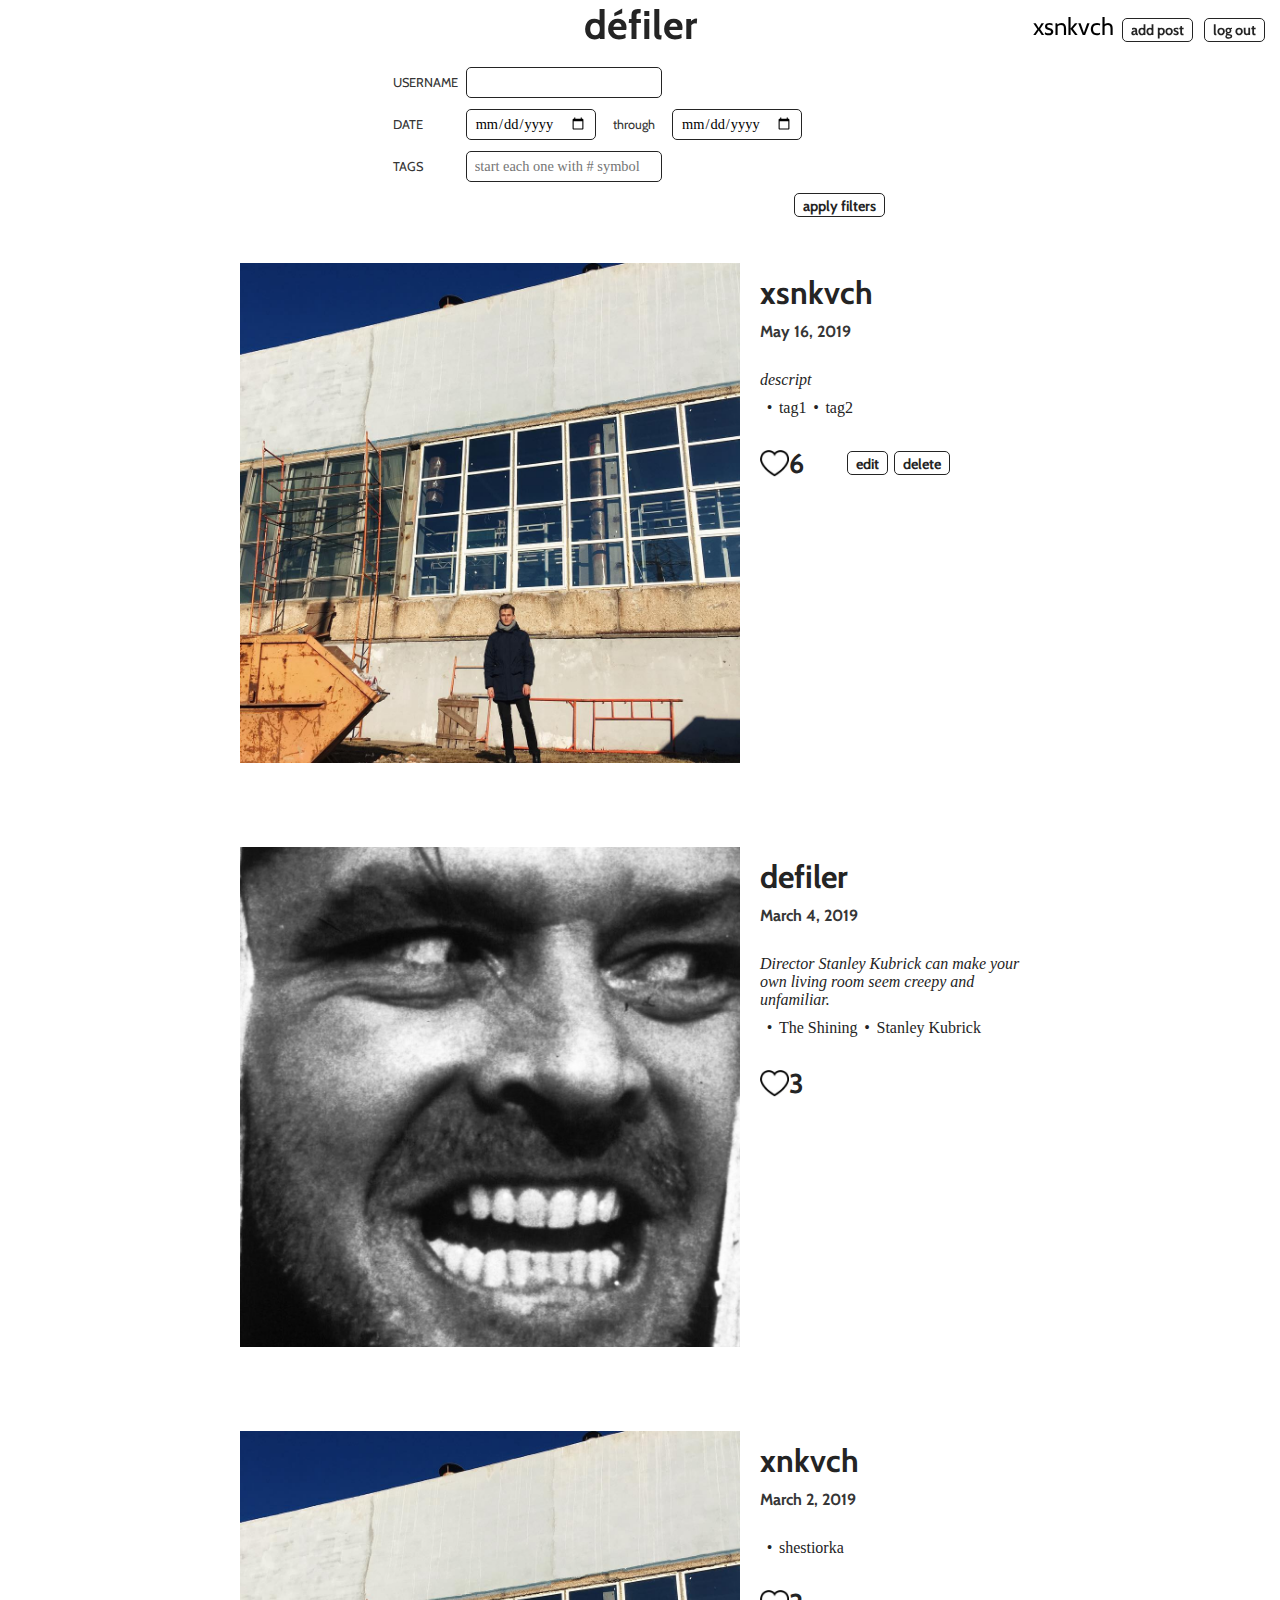
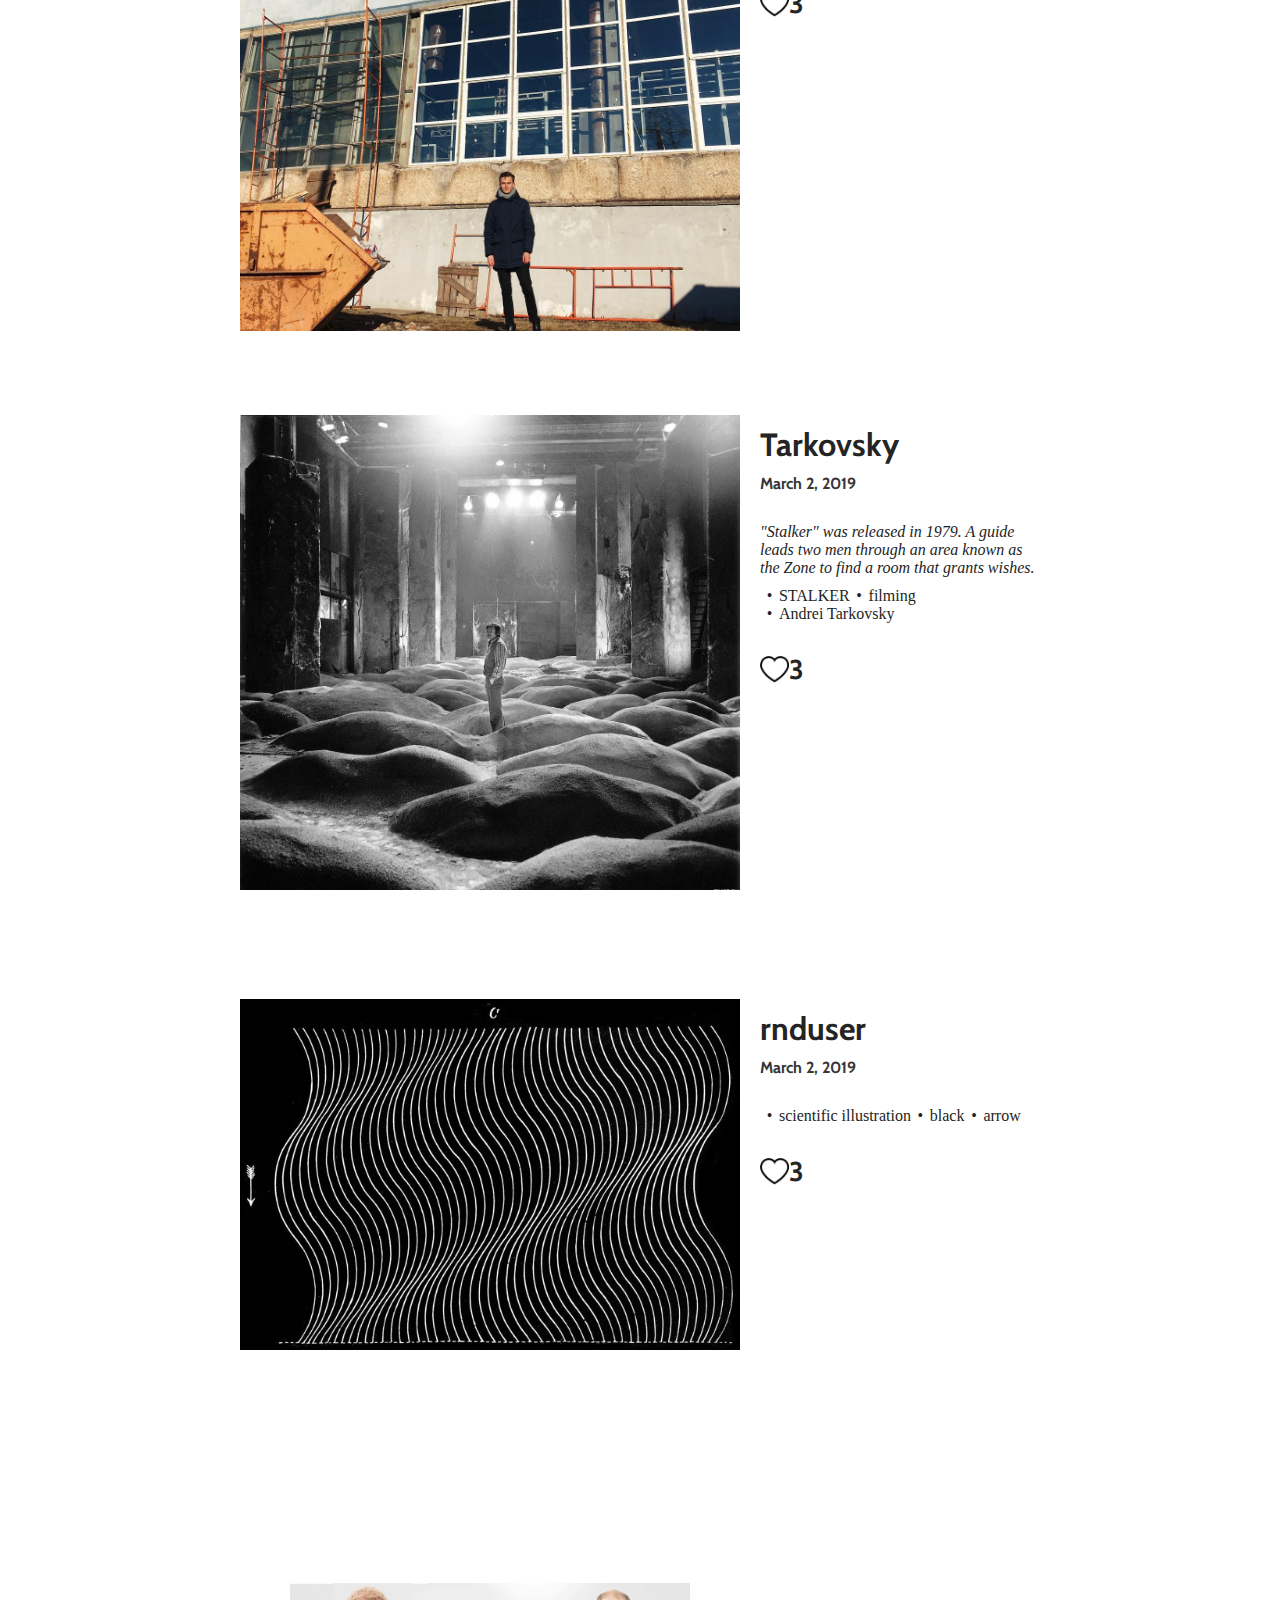
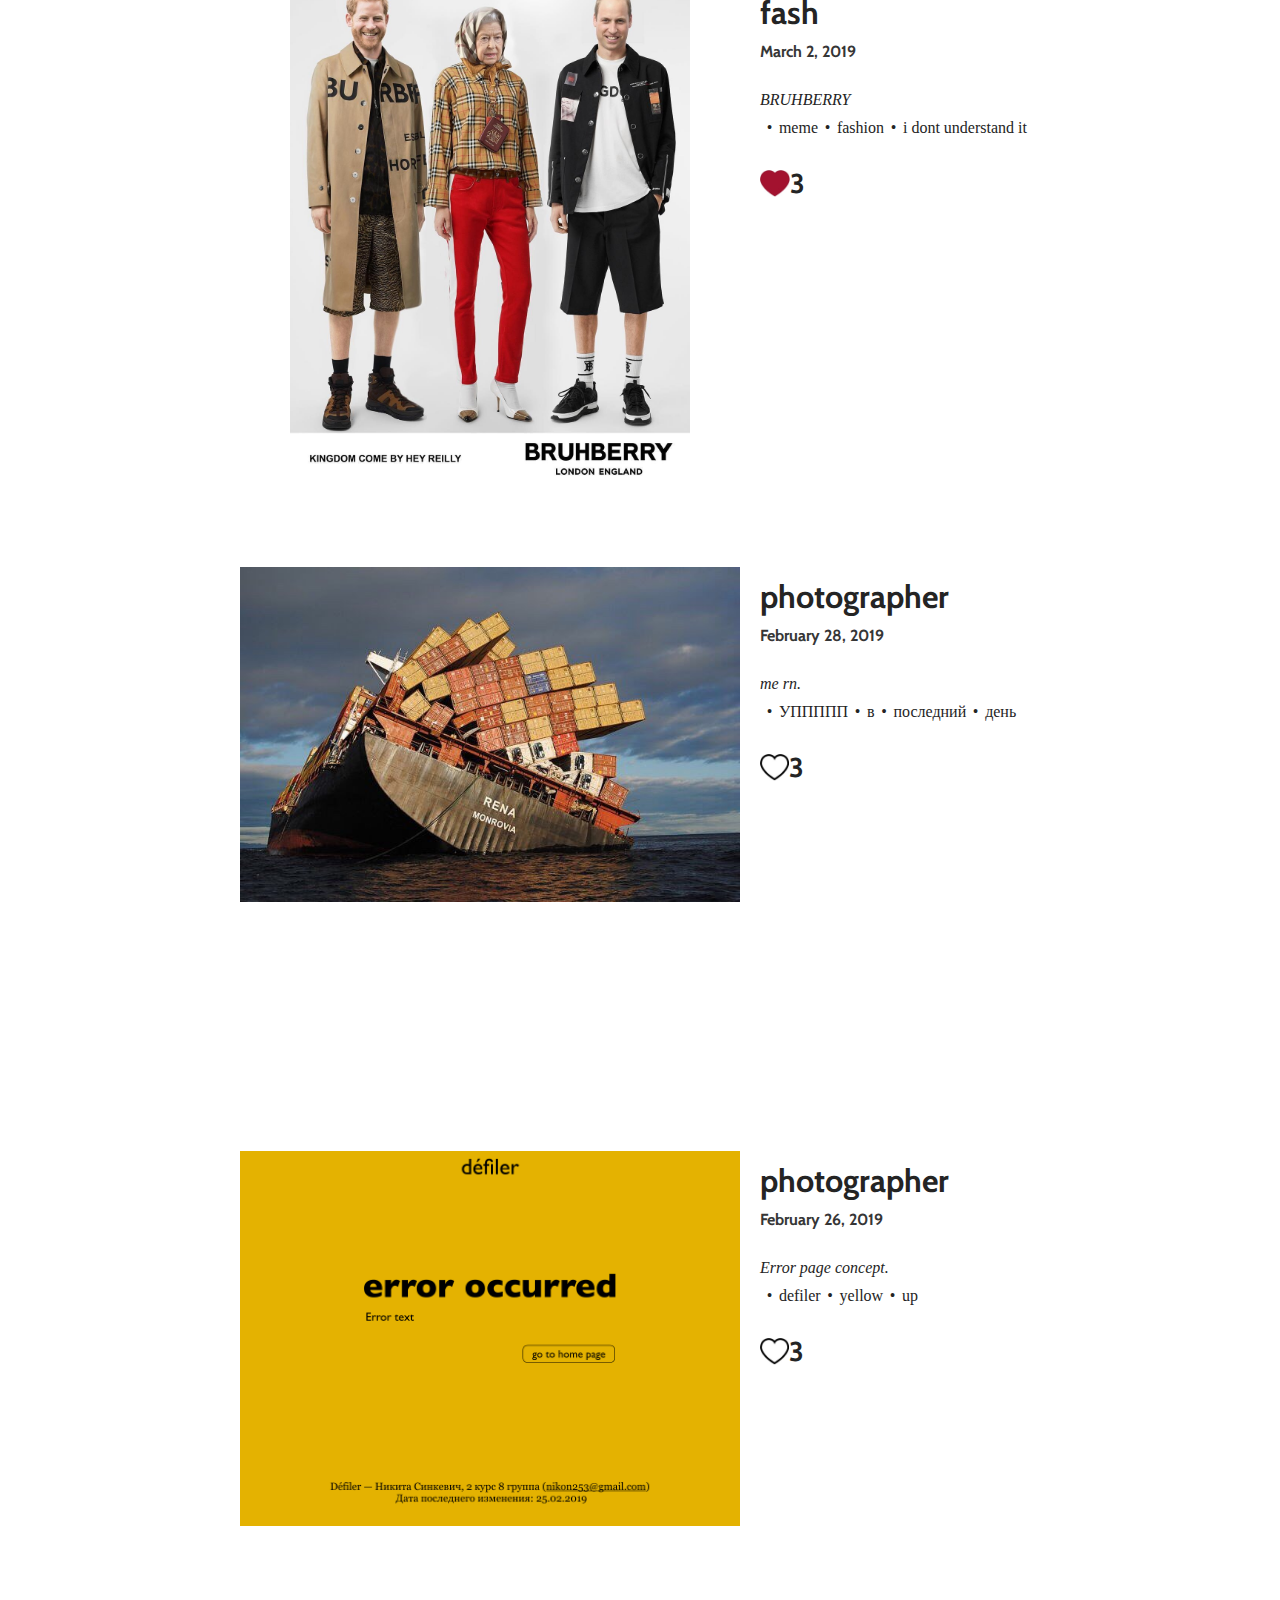
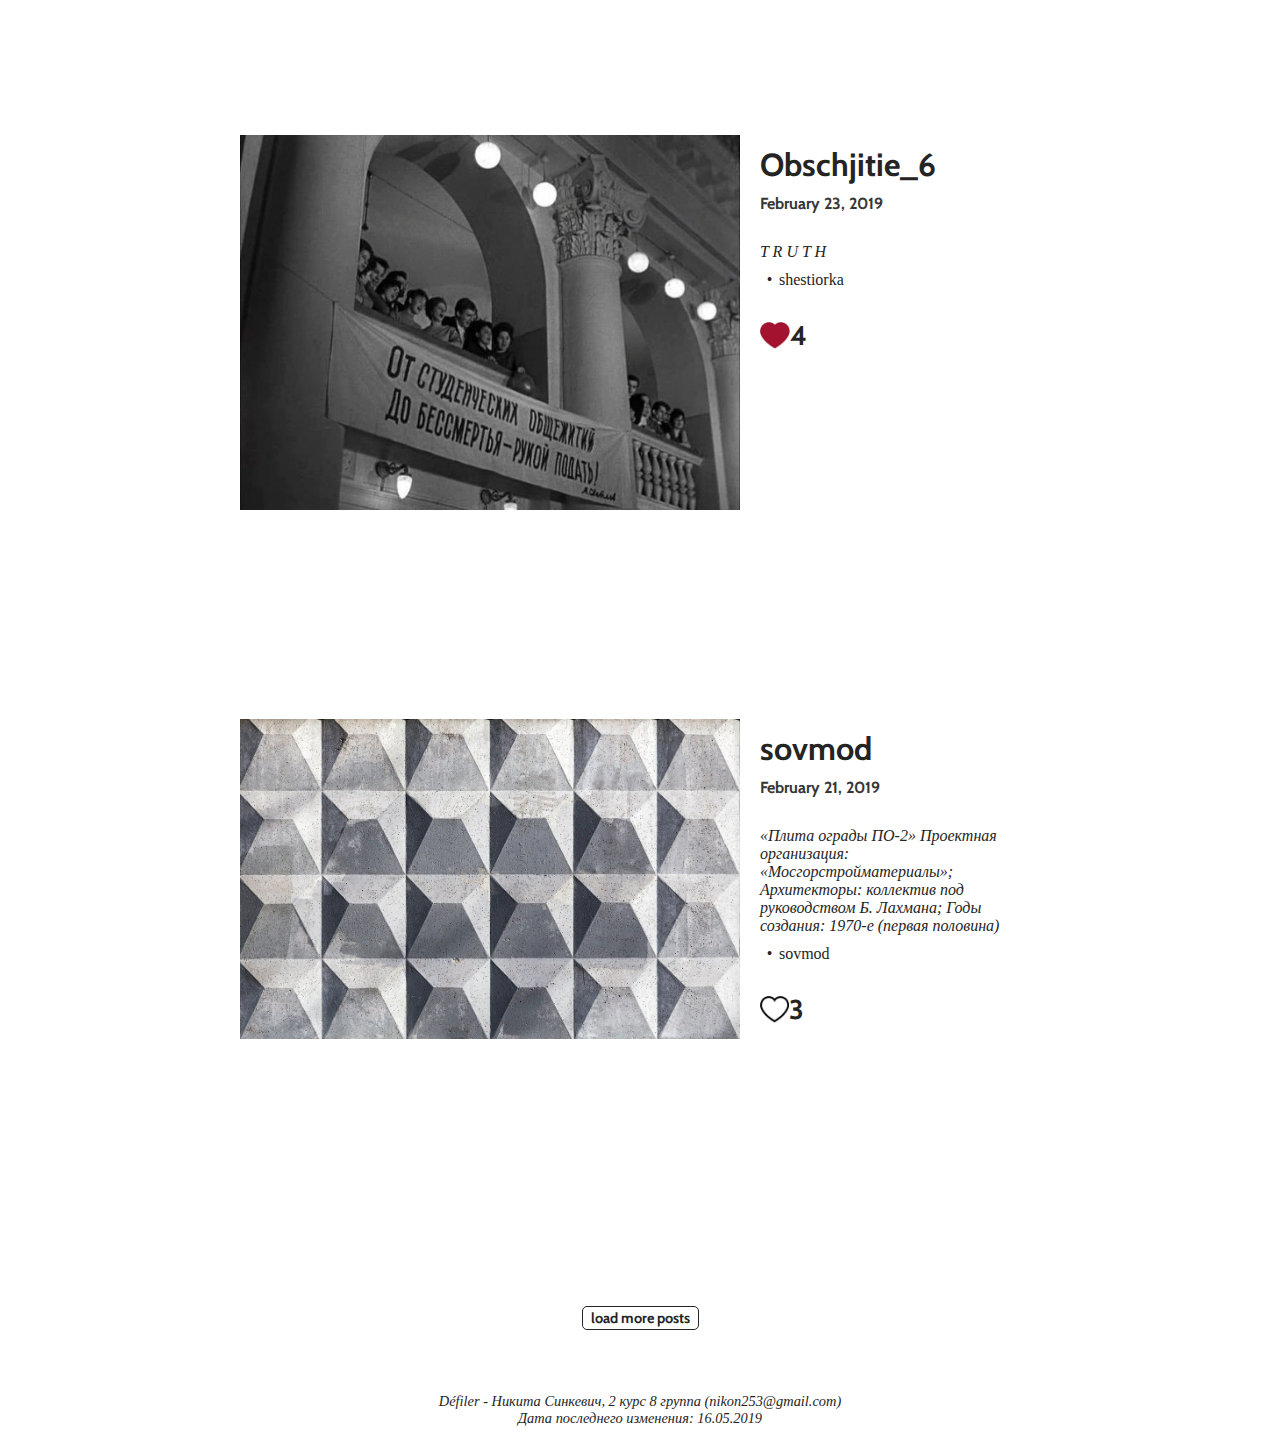
==== commit 24e4244f: "task 6" ====
--- a/UI/index.html
+++ b/UI/index.html
@@ -1,29 +1,29 @@
-<!DOCTYPE HTML>
+<!DOCTYPE html>
 <html lang ="en">
     <head>
 		<meta charset="utf-8">
-		<title>defiler</title>
+		<title>défiler</title>
 		<meta name="viewport" content="width=device-width, initial-scale=0.8">
 		<link href="https://fonts.googleapis.com/css?family=Cabin:400,500,700" rel="stylesheet">
 		<link rel="stylesheet" href="styles.css">
+		<link rel="stylesheet" href="reset.css">
 	</head>
     <body>
 
 	    <header>  
-            <div class="title"><a href="index.html">defiler</a></div> 
+            <div class="title"><a href="index.html">défiler</a></div> 
 			<div class="menu">
-				<button>add post</button>
-				photographer
-				<button>log out</button>
+				<a id="username"></a>
+				<button id="add_button" style="display: none;">add post</button>
+				<button id="login_button">log in</button>
+				<button id="logout_button" style="display: none;">log out</button>
 			</div>
 		</header>
-
-		<script src="script.js"></script>
 
         <div class="filters">
             <div class="filter">
                 <div class="filter_description">USERNAME</div>
-                <input type="text" name="user">
+				<input type="text" name="user">
             </div>
             <div class="filter">
                 <div class="filter_description">DATE</div>
@@ -39,199 +39,18 @@
         </div>
 
 
-
-
-		<div class="post">
-				<div class="post_img"><img alt="img" src="images/img1.jpg"></div>
-				<div class="post_data">
-					<div class="post_auth">defiler</div>
-					<div class="post_date">March 4, 2019 1:59</div>
-					<div class="post_description">Director Stanley Kubrick can make your own living room seem creepy and unfamiliar.</div>
-					<div class="tags">
-						<div class="tag">The Shining</div>
-						<div class="tag">Stanley Kubrick</div>
-                    </div>
-                    <div class="post_menu">
-                        <img style="height: 1.7em; object-fit: contain;" src="images/liked.PNG">
-                        <div class="likes">10K</div>
-                    </div>
-				</div>	
-			</div>
-
-		<div class="post">
-				<div class="post_img"><img alt="Tarkovsky" src="images/img2.jpg"></div>
-				<div class="post_data">
-					<div class="post_auth">Tarkovsky</div>
-					<div class="post_date">March 2, 2019 10:00</div>
-					<div class="post_description">"Stalker" was released in 1979. A guide leads two men through an area known as the Zone to find a room that grants wishes.</div>
-					<div class="tags">
-						<div class="tag">STALKER</div> 
-						<div class="tag">filming</div>
-						<div class="tag">Andrei Tarkovsky</div>
-                    </div>
-                    <div class="post_menu">
-                        <img style="height: 1.7em; object-fit: contain;" src="images/liked.PNG">
-                        <div class="likes">500</div>
-                    </div>
-				</div>	
-			</div>
-
-			<div class="post">
-				<div class="post_img"><img alt="img" src="images/img3.jpg"></div>
-				<div class="post_data">
-					<div class="post_auth">rnduser</div>
-					<div class="post_date">March 2, 2019 9:59</div>
-					<div class="post_description"></div>
-					<div class="tags">
-						<div class="tag">scientific illustration</div> 
-						<div class="tag">black</div>
-						<div class="tag">arrow</div>
-                    </div>
-                    <div class="post_menu">
-                        <img style="height: 1.7em; object-fit: contain;" src="images/liked.PNG">
-                        <div class="likes">12</div>
-                    </div>
-				</div>	
-			</div>
-
-			<div class="post">
-				<div class="post_img"><img alt="img" src="images/img4.jpg"></div>
-				<div class="post_data">
-					<div class="post_auth">fash</div>
-					<div class="post_date">March 1, 2019 00:00</div>
-					<div class="post_description">BRUHBERRY</div>
-					<div class="tags">
-                    </div>
-                    <div class="post_menu">
-                        <img style="height: 1.7em; object-fit: contain;" src="images/not_liked.PNG">
-                        <div class="likes">154</div>
-                    </div>
-				</div>	
-			</div>
-
-
-			<div class="post">
-					<div class="post_img"><img alt="img" src="images/img5.jpg"></div>
-					<div class="post_data">
-						<div class="post_auth">photographer</div>
-						<div class="post_date">February 28, 2019 15:35</div>
-						<div class="post_description">me rn.</div>
-						<div class="tags">
-							<div class="tag">УППППП</div> 
-							<div class="tag">в</div>
-							<div class="tag">последний</div>
-							<div class="tag">день</div>
-						</div>
-						<div class="post_menu">
-								<img style="height: 1.7em; object-fit: contain;" src="images/not_liked.PNG" >
-								<div class="likes">2</div>
-								<button>edit</button>
-								<button>delete</button>
-							</div>
-					</div>	
-				</div>	
-
-		<div class="post">
-				<div class="post_img"><img alt="img" src="images/img6.PNG"></div>
-				<div class="post_data">
-					<div class="post_auth">photographer</div>
-					<div class="post_date">February 26, 2019 1:12</div>
-					<div class="post_description">Error page concept.</div>
-					<div class="tags">
-						<div class="tag">defiler</div> 
-						<div class="tag">yellow</div>
-						<div class="tag">up</div>
-					</div>
-					<div class="post_menu">
-							<img style="height: 1.7em; object-fit: contain;" src="images/liked.PNG" >
-							<div class="likes">13</div>
-							<button>edit</button>
-							<button>delete</button>
-						</div>
-				</div>	
-			</div>
-
-			<div class="post">
-					<div class="post_img"><img alt="img" src="images/img7.jpg"></div>
-					<div class="post_data">
-						<div class="post_auth">Obschjitie_6</div>
-						<div class="post_date">February 23, 2019 10:10</div>
-						<div class="post_description">T R U T H</div>
-						<div class="tags">
-							<div class="tag">shestiorka</div>
-						</div>
-						<div class="post_menu">
-								<img style="height: 1.7em; object-fit: contain;" src="images/liked.PNG" >
-								<div class="likes">666</div>
-							</div>
-					</div>	
-				</div>
-
-			<div class="post">
-					<div class="post_img"><img alt="img" src="images/img8.jpg"></div>
-					<div class="post_data">
-						<div class="post_auth">xsnkvch</div>
-						<div class="post_date">February 21, 2019 15:26</div>
-						<div class="post_description"></div>
-						<div class="tags">
-						</div>
-						<div class="post_menu">
-							<img style="height: 1.7em; object-fit: contain;" src="images/not_liked.PNG">
-							<div class="likes">56</div>
-						</div>
-					</div>	
-				</div>
-	
-				<div class="post">
-						<div class="post_img"><img alt="img" src="images/img9.jpg"></div>
-						<div class="post_data">
-							<div class="post_auth">sovmod</div>
-							<div class="post_date">February 21, 2019 15:24</div>
-							<div class="post_description">«Плита ограды ПО‑2»
-									Проектная организация: «Мосгорстройматериалы»; 
-									Архитекторы: коллектив под руководством Б. Лахмана; 
-									Годы создания: 1970-е (первая половина)</div>
-							<div class="tags">
-								<div class="tag">USSR</div>
-								<div class="tag">design</div>
-								<div class="tag">совмод</div>								
-							</div>
-							<div class="post_menu">
-								<img style="height: 1.7em; object-fit: contain;" src="images/not_liked.PNG">
-								<div class="likes">72</div>
-							</div>
-						</div>	
-					</div>
-	
-					<div class="post">
-							<div class="post_img"><img alt="img" src="images/img10.jpg"></div>
-							<div class="post_data">
-								<div class="post_auth">user</div>
-								<div class="post_date">February 5, 2019 15:24</div>
-								<div class="post_description">Люблю Шагала. Все. Это весь пост.</div>
-								<div class="tags">
-									<div class="tag">моя</div>
-									<div class="tag">любовь</div>
-									<div class="tag">безмерна</div>	
-									<div class="tag">Над городом</div>
-									<div class="tag">Шагал</div>	
-									<div class="tag">ккубизм</div>						
-								</div>
-								<div class="post_menu">
-									<img style="height: 1.7em; object-fit: contain;" src="images/liked.PNG">
-									<div class="likes">4M</div>
-								</div>
-							</div>	
-						</div>
-
+		<div id="feed"> </div>
+		<script src="script.js"></script>
+		<script src="view.js"></script>
+        <script src="script2.js"></script>
 
 		<div class="load_more">
             <div><button>load more posts</button></div>
         </div>
 
 		<footer style="text-align: center; font-family: Georgia, serif; font: 1em;">
-            Defiler - Никита Синкевич, 2 курс 8 группа (nikon253@gmail.com)<br>
-            Дата последнего изменения: 20.03.2019
+            Défiler - Никита Синкевич, 2 курс 8 группа (nikon253@gmail.com)<br>
+            Дата последнего изменения: 16.05.2019
 		</footer>
 	</body>
 </html>
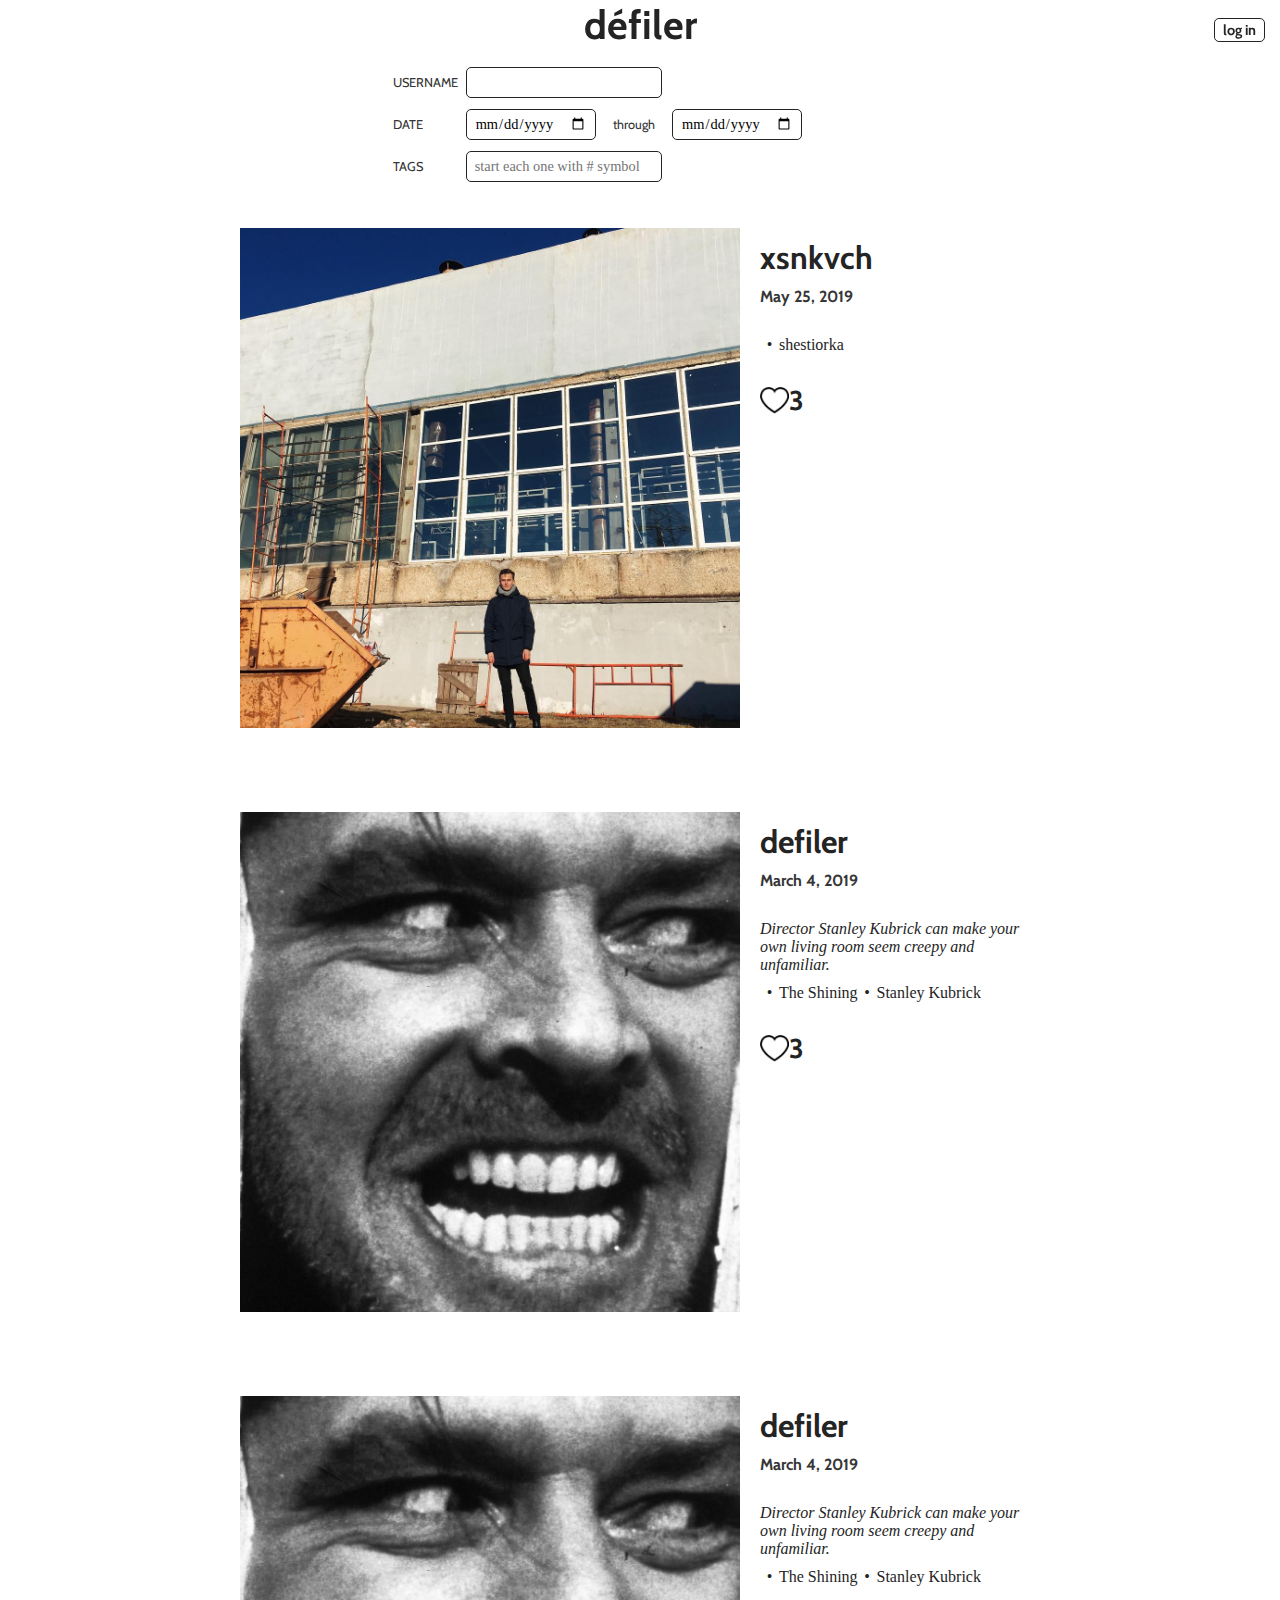
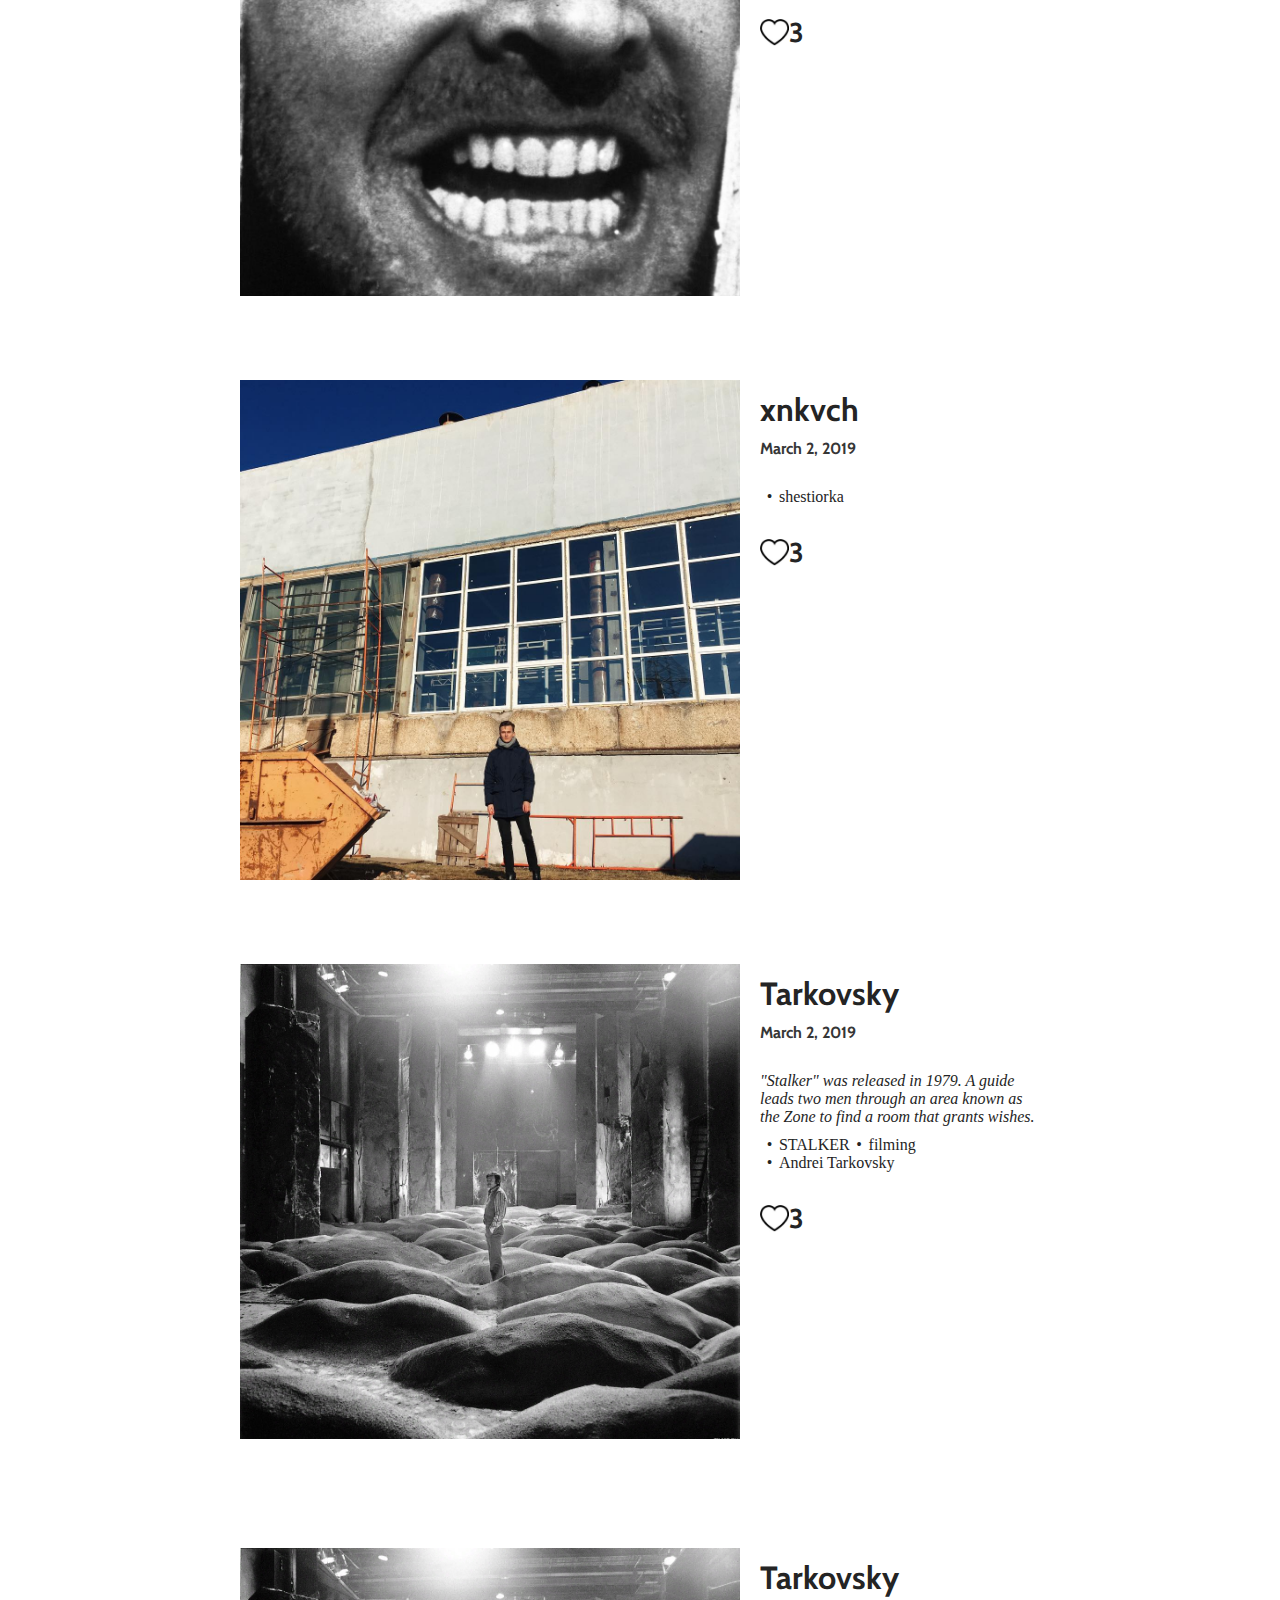
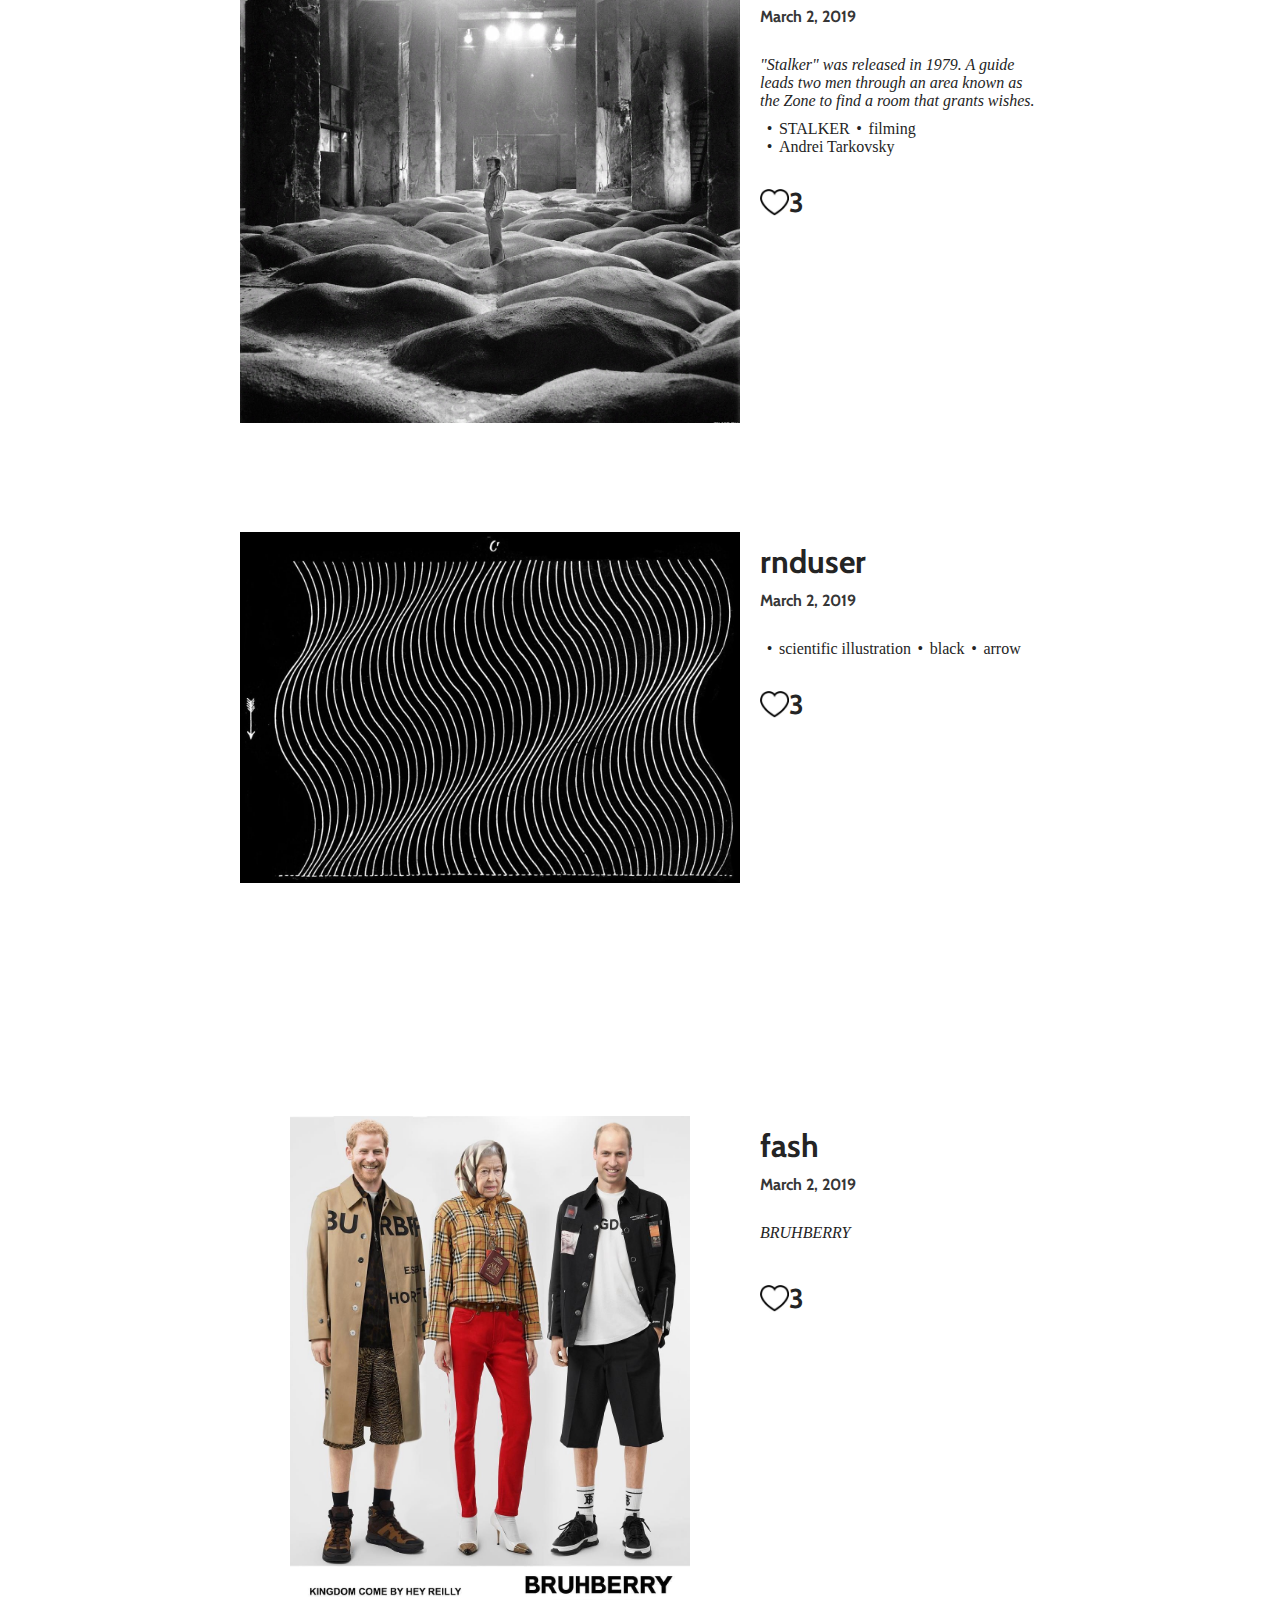
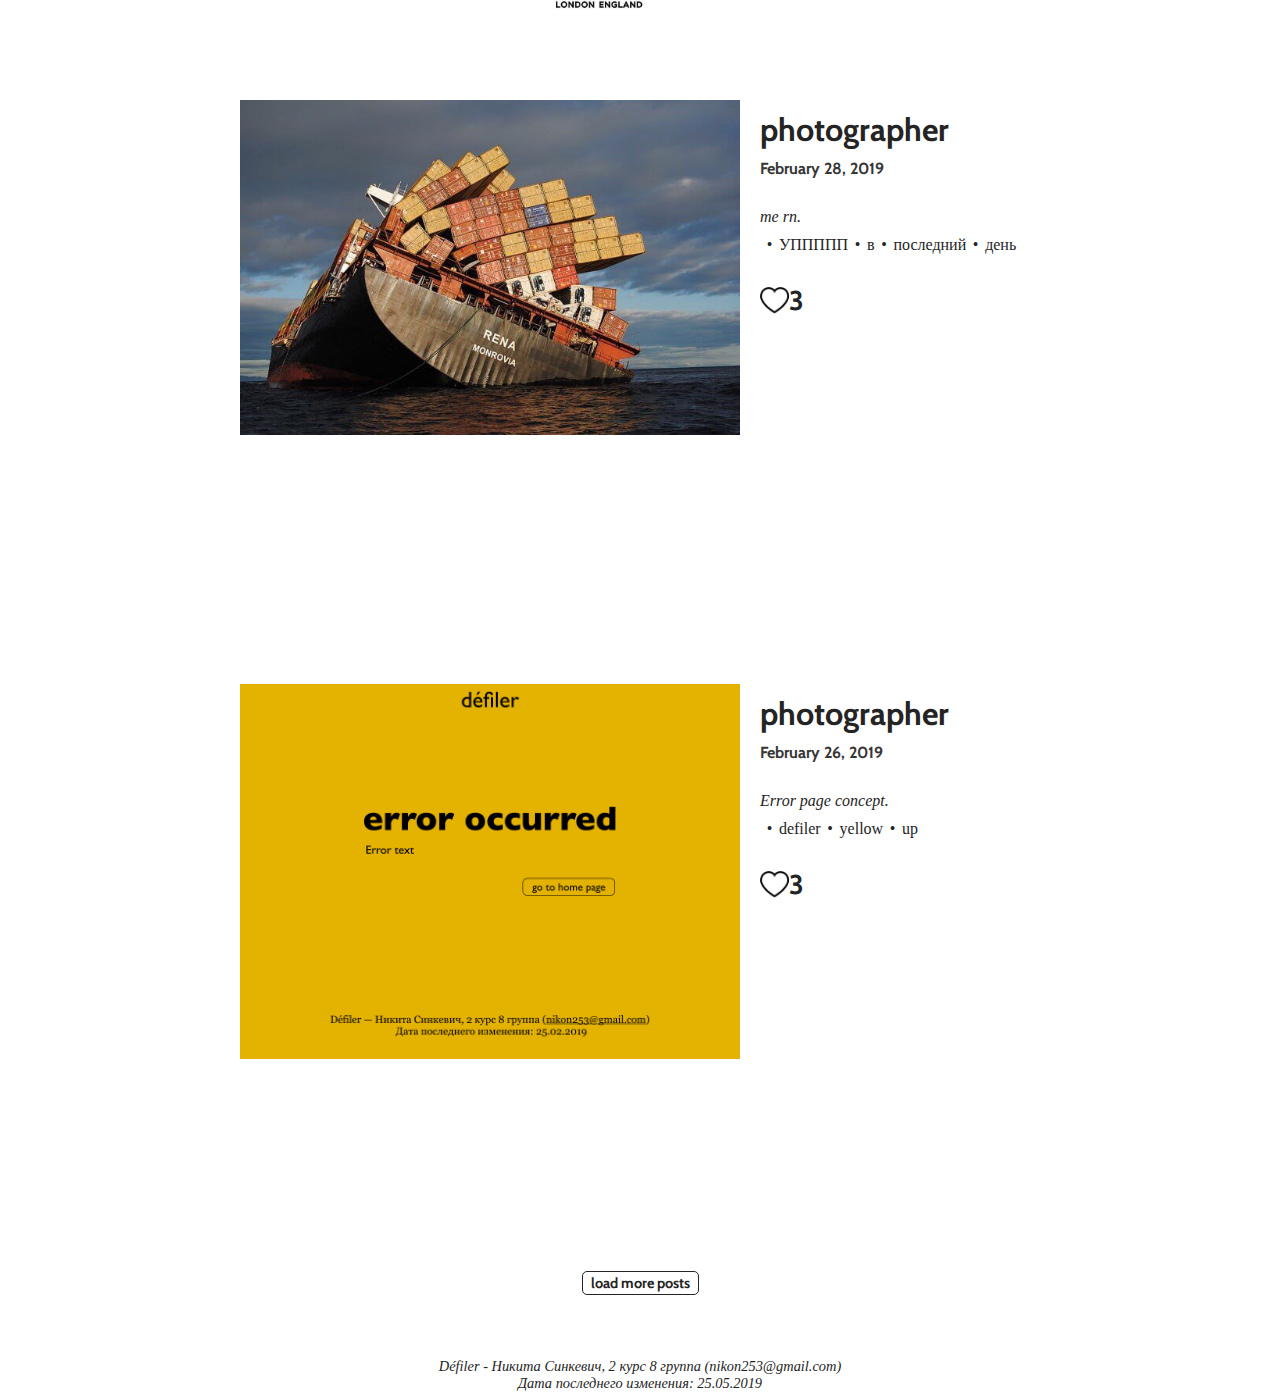
==== commit 8a886e71: "task7" ====
--- a/UI/index.html
+++ b/UI/index.html
@@ -6,51 +6,35 @@
 		<meta name="viewport" content="width=device-width, initial-scale=0.8">
 		<link href="https://fonts.googleapis.com/css?family=Cabin:400,500,700" rel="stylesheet">
 		<link rel="stylesheet" href="styles.css">
-		<link rel="stylesheet" href="reset.css">
 	</head>
     <body>
 
-	    <header>  
+	    <header class="header">  
             <div class="title"><a href="index.html">défiler</a></div> 
 			<div class="menu">
 				<a id="username"></a>
-				<button id="add_button" style="display: none;">add post</button>
-				<button id="login_button">log in</button>
-				<button id="logout_button" style="display: none;">log out</button>
-			</div>
+				<button OnClick="DisplayAddForm()" id="add_button" style="display: none;">add post</button>
+                <button OnClick="DisplayLogIn()" id="log_in_button" style="display: none;">log in</button>
+                <button OnClick="logOut()" id="log_out_button">log out</button>
+			</div> 
 		</header>
 
-        <div class="filters">
-            <div class="filter">
-                <div class="filter_description">USERNAME</div>
-				<input type="text" name="user">
-            </div>
-            <div class="filter">
-                <div class="filter_description">DATE</div>
-                <input type="date" name="date_interval_start">
-                <div class="filter_description" style="text-align: center;">through</div>
-                <input type="date" name="date_interval_end">
-            </div>
-            <div class="filter">
-                    <div class="filter_description">TAGS</div>
-                    <input type="text" name="date_interval_start" placeholder="start each one with # symbol">
-            </div>
-            <div class="filter" style="justify-content: flex-end;"><button>apply filters</button></div>    
-        </div>
-
-
-		<div id="feed"> </div>
-		<script src="script.js"></script>
-		<script src="view.js"></script>
-        <script src="script2.js"></script>
-
-		<div class="load_more">
-            <div><button>load more posts</button></div>
+        <div class="main">
+    		<div id="feed"> </div>
+	    	<script src="PostCollection.js"></script>
+    		<script src="view.js"></script>
+            <script src="Model.js"></script>
+            <script src="Feed.js"></script>
+            <script src="LogIn.js"></script>
+            <script src="AddPost.js"></script>
+            <script src="EditPost.js"></script>
+            <script src="init.js"></script>
+            <script src="main.js"></script>
         </div>
 
 		<footer style="text-align: center; font-family: Georgia, serif; font: 1em;">
             Défiler - Никита Синкевич, 2 курс 8 группа (nikon253@gmail.com)<br>
-            Дата последнего изменения: 16.05.2019
+            Дата последнего изменения: 25.05.2019
 		</footer>
 	</body>
 </html>
--- a/UI/styles.css
+++ b/UI/styles.css
@@ -250,7 +250,7 @@
 	object-fit: contain;
 }
 
-.load_more{
+#load_more{
 		display: flex;
 		width: 100%;
 		justify-content: center;
@@ -264,4 +264,58 @@
 	font-style: italic;
 	color: rgb(36, 36, 36);
 	font-size: 0.9em;
+}
+
+.logIN{
+	width: 100%;
+	margin: 25% 0 25% 0;
+	height: 100%;
+    display: flex;
+    text-align: center;
+    justify-content: space-around;
+}
+
+textarea{
+    resize: none;
+	height: 120px;
+	width: 100%;
+	max-width: 300px;
+	border: none;
+	font-family: Georgia, serif; 
+	font-size: 1rem;
+	font-style: inherit;
+}
+
+.DragDropInput{
+	width: 500px;
+	height: 500px;
+	margin: 0pt;
+	object-fit: contain;
+    padding: 0;
+	opacity: 0;
+}
+
+.DragDropText{
+	font-family: Georgia, serif; 
+	font-style: italic;
+    width: 100%;
+    text-align: center;
+    top:50%;
+    position: relative;
+    color: black;
+}
+
+.background{
+    max-width: 500px;
+    width:100%;
+    border: none;
+}
+
+.error{
+	font-family: 'Cabin', sans-serif;
+	font-weight: 500;
+	font-size: 2.5em;
+	width: 100%;
+	text-align: center;
+	z-index: 1;
 }